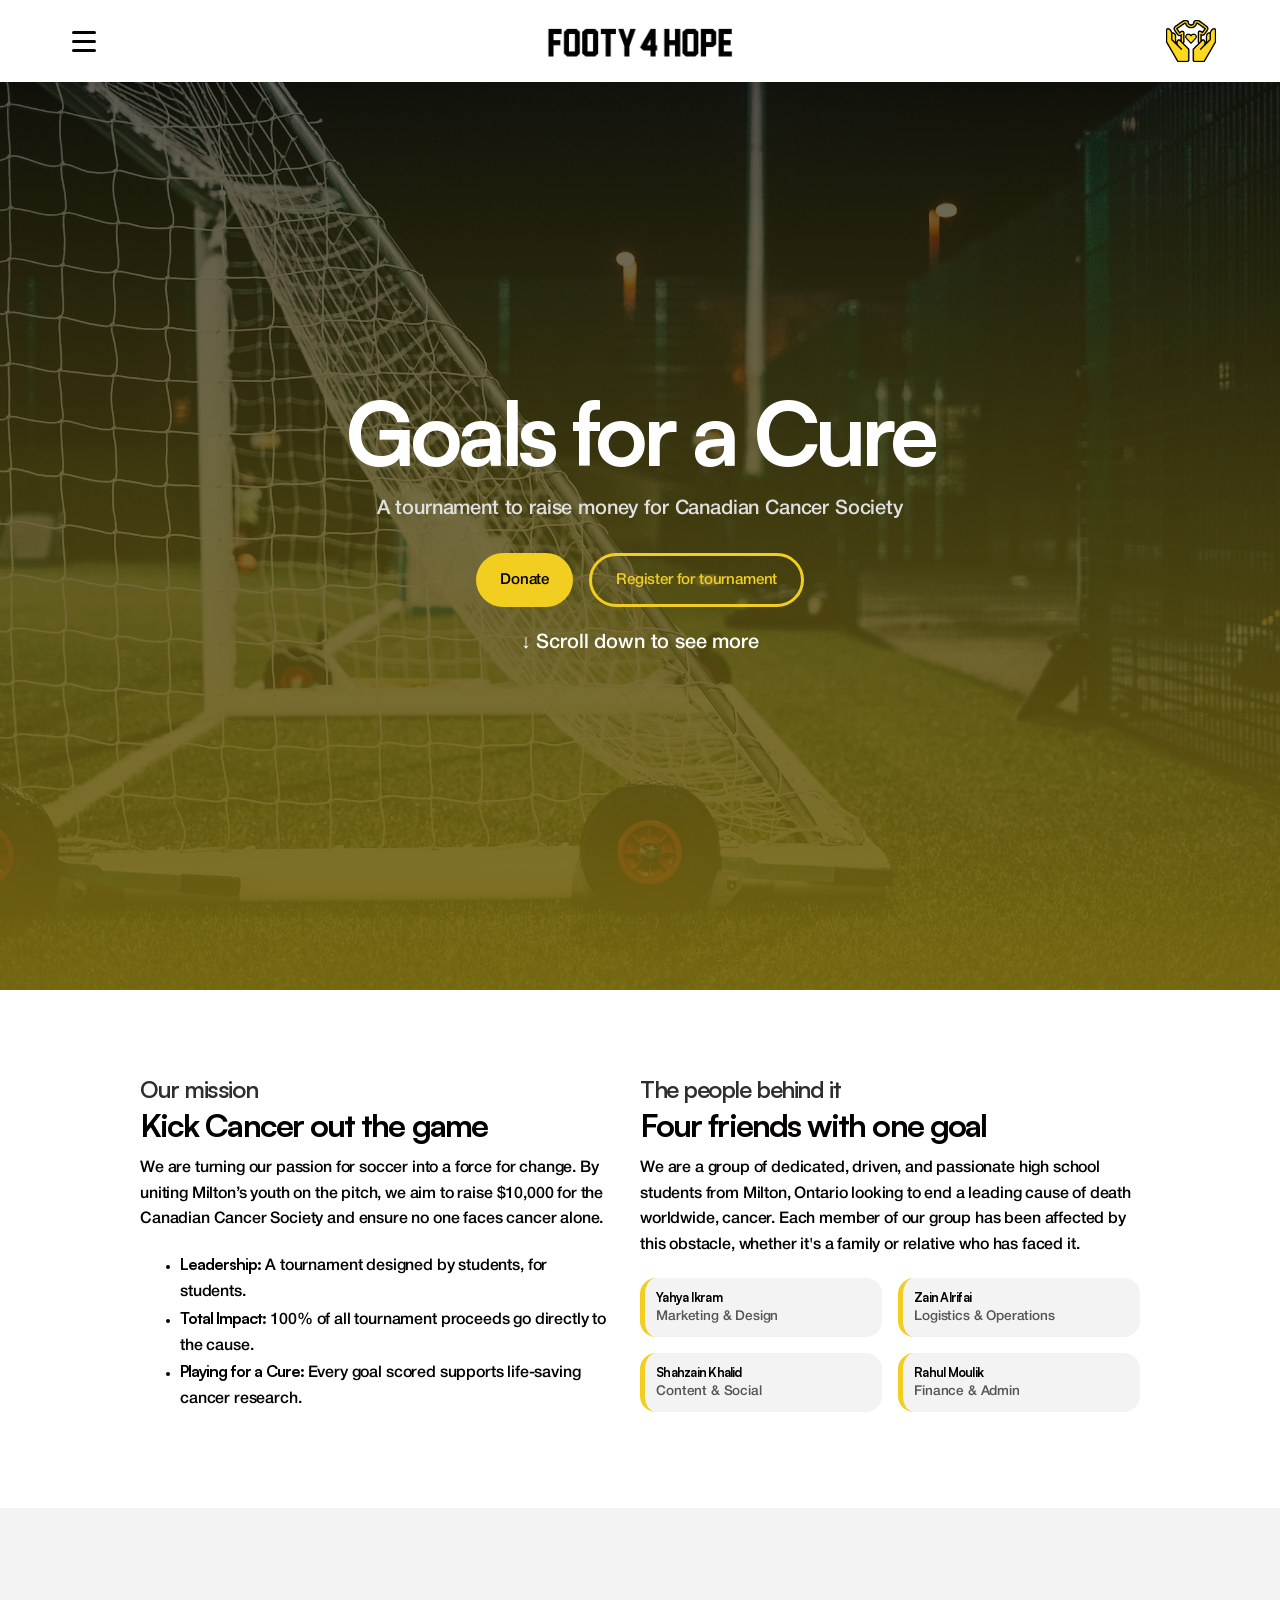
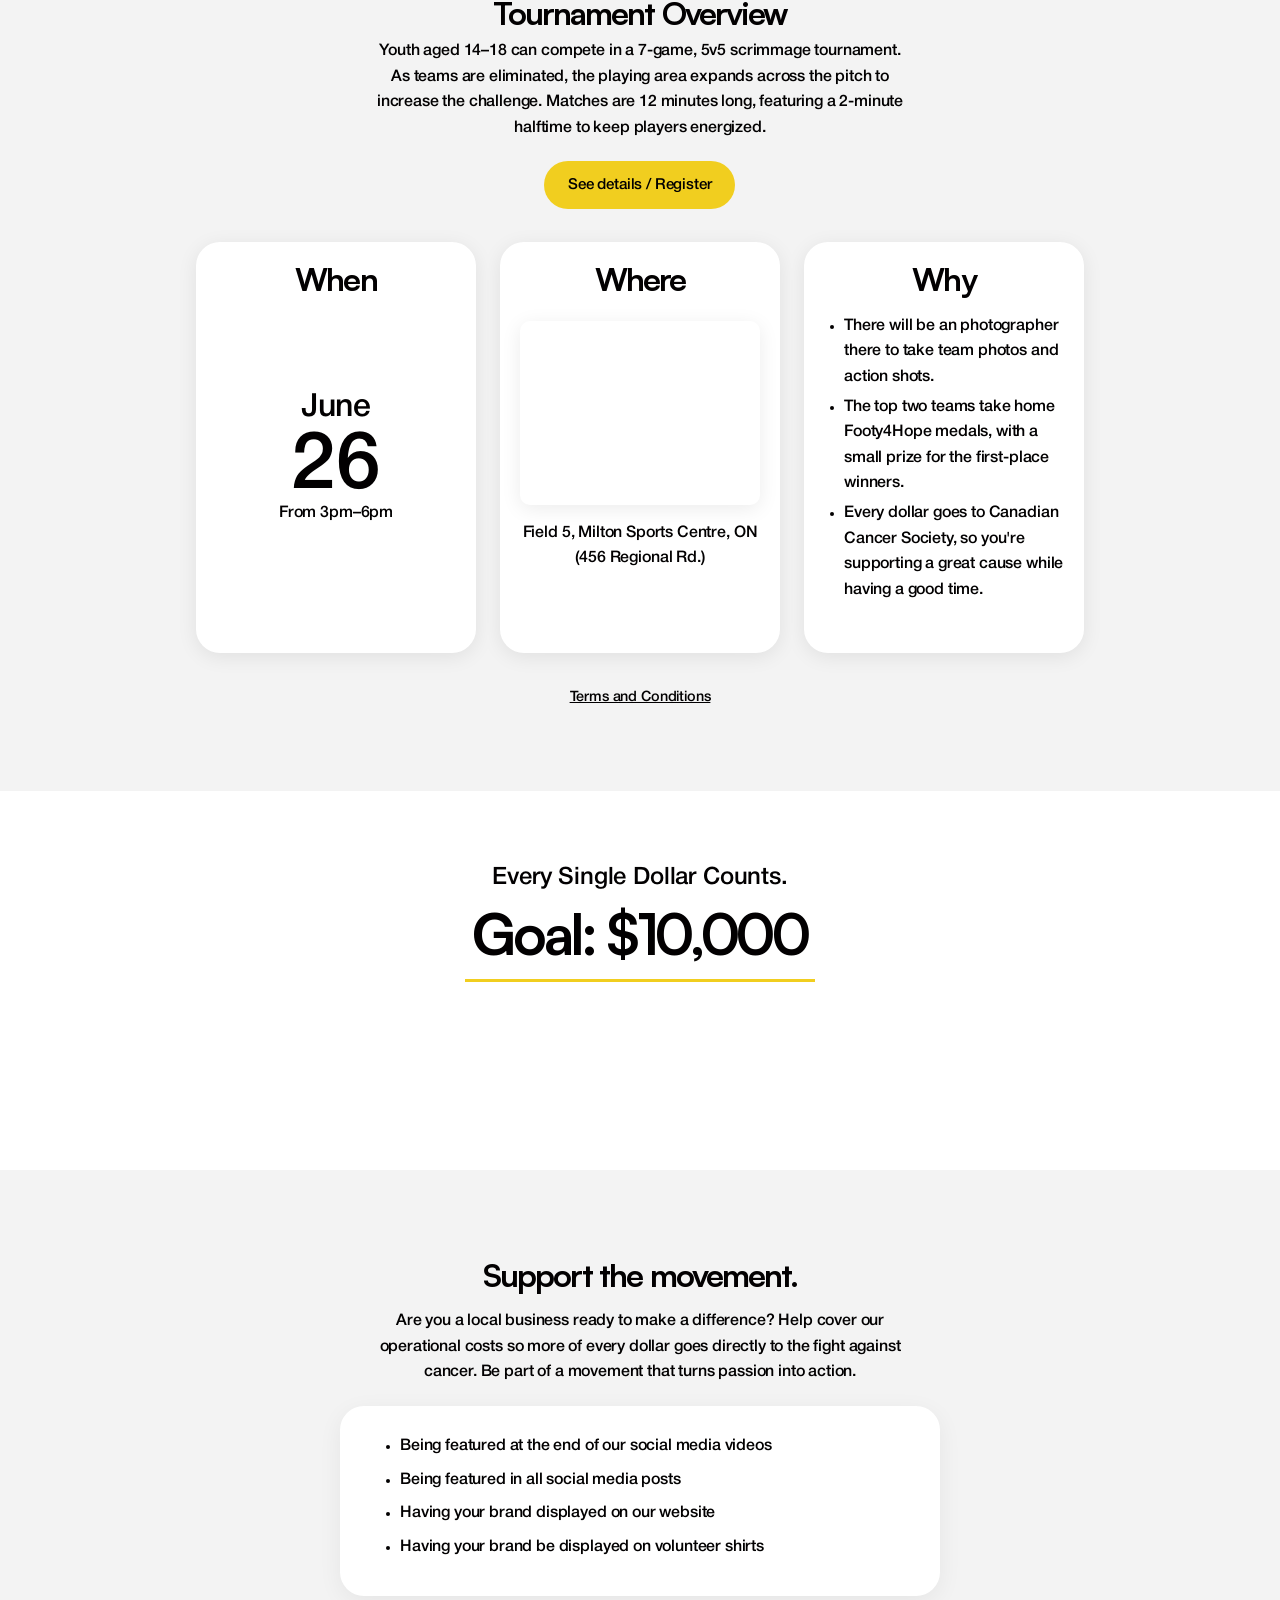
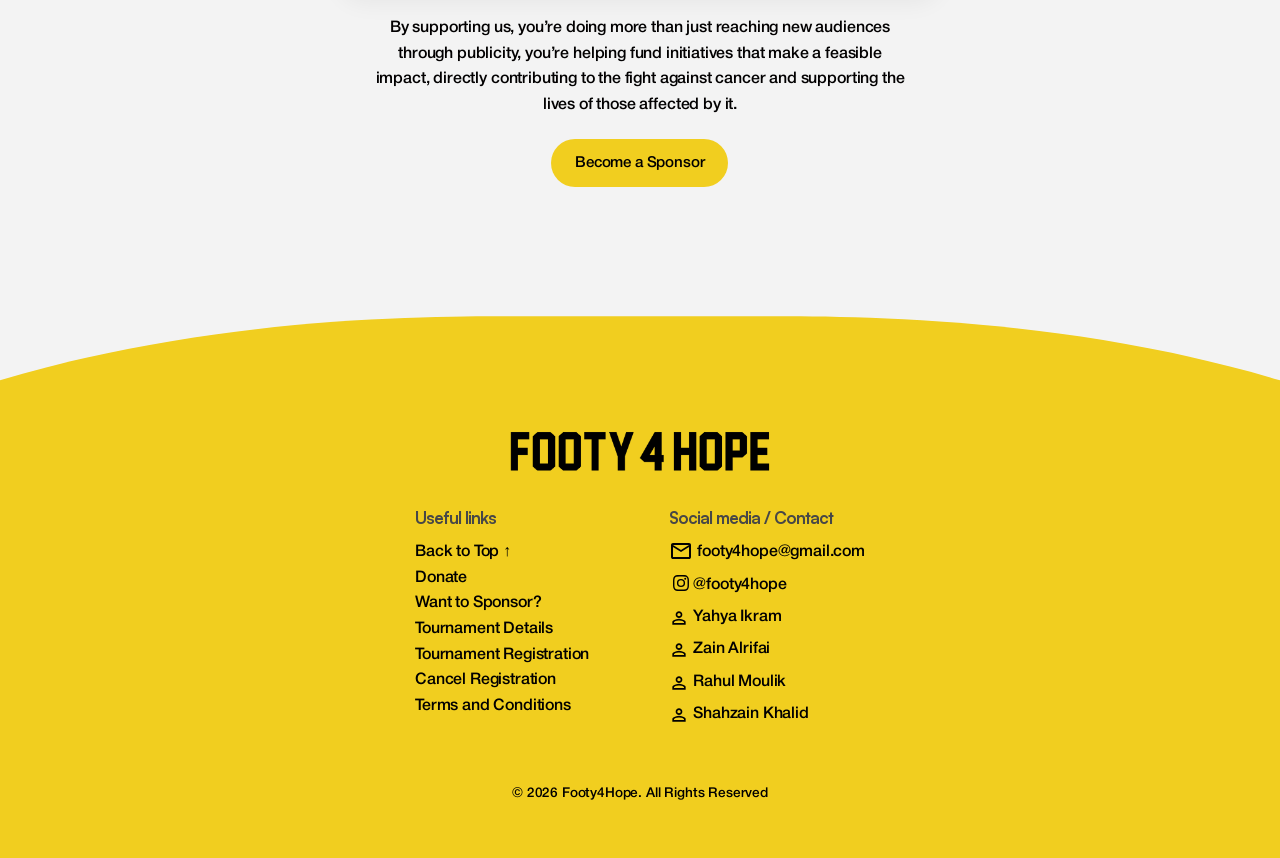
==== index.html @ b9057ec3 "V.4.1: Name fixes" ====
<!DOCTYPE html>
<html lang="en">
<head>
  <meta charset="UTF-8" />
  <meta name="viewport" content="width=device-width, initial-scale=1" />
  <title>Footy4Hope – Playing for a Cure</title>
  <link rel="preconnect" href="https://fonts.googleapis.com" />
  <link rel="preconnect" href="https://fonts.gstatic.com" crossorigin />
  <link href="https://fonts.googleapis.com/css2?family=Inter:wght@400;500;600;700&display=swap" rel="stylesheet" />
  <link rel="stylesheet" href="style.css" />
  <link rel="stylesheet" href="https://fonts.googleapis.com/css2?family=Material+Symbols+Outlined:opsz,wght,FILL,GRAD@24,400,0,0&icon_names=mail" />
  <link rel="icon" type="image/png" href="images/WebLogo-v2.png">
  <link rel="shortcut icon" type="image/png" href="images/WebLogo-v2.png">
</head>
<body id="top">
  <!-- Navigation -->
  <header class="nav-bar" role="banner">
    <button class="nav-hamburger" aria-label="Open menu" aria-expanded="false" aria-controls="nav-menu">
      <span></span>
      <span></span>
      <span></span>
    </button>
    <h1 class="nav-logo">
      <a href="#hero" aria-label="Go to home">
        <img src="images/logoText.png" alt="Footy4Hope" />
      </a>
    </h1>
    <a href="#hero" class="nav-icon-link" aria-label="Go to home">
      <img class="nav-icon" src="images/logoIcon.png" alt="" aria-hidden="true" />
    </a>
  </header>

  <nav id="nav-menu" class="nav-menu" aria-hidden="true">
    <ul class="nav-links">
      <li><a href="#hero">Home</a></li>
      <li><a href="#mission">Our Mission</a></li>
      <li><a href="tournament-details.html">Tournament Details</a></li>
      <li><a href="sponsor.html">Sponsor</a></li>
      <li><a href="terms.html">Terms &amp; Conditions</a></li>
    </ul>
  </nav>

  <main>
    <!-- Hero -->
    <section id="hero" class="hero" aria-labelledby="hero-title">
      <div class="hero-content">
        <h2 id="hero-title" class="hero-heading rise-in" style="--reveal-delay: 60ms;">Goals for a Cure</h2>
        <p class="hero-subheading rise-in" style="--reveal-delay: 160ms;">A tournament to raise money for Canadian Cancer Society</p>
        <div class="hero-buttons">
          <a href="#donate" class="btn btn-yellow rise-in" style="--reveal-delay: 260ms;">Donate</a>
          <a href="register.html" class="btn btn-outline-yellow rise-in" style="--reveal-delay: 320ms;">Register for tournament</a>
        </div>
        <p class="scroll-down-indicator rise-in" style="--reveal-delay: 420ms;">↓ Scroll down to see more</p>
      </div>
      
    </section>

    <!-- Mission -->
    <section id="mission" class="mission">
      <div class="mission-grid">
        <div class="mission-content">
          <h3 class="mission-sub mask-reveal" style="--reveal-bg: var(--pure-white); --reveal-delay: 60ms;">Our mission</h3>
          <h2 class="mission-heading mask-reveal" style="--reveal-bg: var(--pure-white); --reveal-delay: 80ms;">Kick Cancer out the game</h2>
          <p class="mission-body mask-reveal" style="--reveal-bg: var(--pure-white); --reveal-delay: 100ms;">
            We are turning our passion for soccer into a force for change. By uniting Milton’s youth on the pitch, we aim to raise $10,000 for the Canadian Cancer Society and ensure no one faces cancer alone.
          <ul>
            <li class="mask-reveal" style="--reveal-bg: var(--pure-white); --reveal-delay: 300ms;"><strong>Leadership:</strong> A tournament designed by students, for students.</li>
            <li class="mask-reveal" style="--reveal-bg: var(--pure-white); --reveal-delay: 320ms;"><strong>Total Impact:</strong> 100% of all tournament proceeds go directly to the cause.</li>
            <li class="mask-reveal" style="--reveal-bg: var(--pure-white); --reveal-delay: 340ms;"><strong>Playing for a Cure:</strong> Every goal scored supports life-saving cancer research.</li>
            </ul>
          </div>
          
          
        
        <div  class="mission-photo">
          <h3 class="mission-sub mask-reveal" style="--reveal-bg: var(--pure-white); --reveal-delay: 80ms;">The people behind it</h3>
          <h2 class="mission-heading mask-reveal" style="--reveal-bg: var(--pure-white); --reveal-delay: 100ms;">Four friends with one goal</h2>
          <p class="mission-body mask-reveal" style="--reveal-bg: var(--pure-white); --reveal-delay: 120ms;">
            We are a group of dedicated, driven, and passionate high school students from Milton, Ontario looking to end a leading cause of death worldwide, cancer. Each member of our group has been affected by this obstacle, whether it's a family or relative who has faced it.
          </p>
          <ul class="mission-list">
            <li class="mission-item mask-reveal" style="--reveal-bg: var(--pure-white); --reveal-delay: 300ms;">
              <strong>Yahya Ikram</strong>
              <span class="mission-role">Marketing & Design</span>
            </li>
            <li class="mission-item mask-reveal" style="--reveal-bg: var(--pure-white); --reveal-delay: 320ms;">
              <strong>Zain Alrifai</strong>
              <span class="mission-role">Logistics & Operations</span>
            </li>
            <li class="mission-item mask-reveal" style="--reveal-bg: var(--pure-white); --reveal-delay: 340ms;">
              <strong>Shahzain Khalid</strong>
              <span class="mission-role">Content & Social</span>
            </li>
            <li class="mission-item mask-reveal" style="--reveal-bg: var(--pure-white); --reveal-delay: 500ms;">
              <strong>Rahul Moulik</strong>
              <span class="mission-role">Finance & Admin</span>
            </li>
          </ul>
        </div>
        </div>
      </div>
      </div>
    </section>

    <!-- Tournament -->
    <section id="tournament" class="tournament-details">
      <h2 class="tournament-title rise-in" style="--reveal-delay: 60ms;">Tournament Overview</h2>
      <p class="tournament-desc rise-in" style="--reveal-delay: 140ms;">
        Youth aged 14–18 can compete in a 7-game, 5v5 scrimmage tournament. As teams are eliminated, the playing area expands across the pitch to increase the challenge. Matches are 12 minutes long, featuring a 2-minute halftime to keep players energized.
      </p>
        <a href="tournament-details.html" class="btn btn-yellow rise-in" style="--reveal-delay: 220ms;" id="register">See details / Register</a>
      <div class="tournament-cards">
        <div class="tournament-card">
          <h4>When</h4>
          <p class="card-month">June</p>
          <p class="card-day">26</p>
          <p class="card-time">From 3pm–6pm</p>
        </div>
        <div class="tournament-card">
          <h4>Where</h4>
          <iframe class="mapsframe" src="https://www.google.com/maps/embed?pb=!1m18!1m12!1m3!1d1492.962156674269!2d-79.85623925439847!3d43.49762576443633!2m3!1f0!2f0!3f0!3m2!1i1024!2i768!4f13.1!3m3!1m2!1s0x882b6f493253714b%3A0x80837e4adac0e9bf!2sMilton%20Community%20Field%20%233!5e0!3m2!1sen!2sca!4v1772264419256!5m2!1sen!2sca" width="100%" height="60%" style="border:0;" allowfullscreen="" loading="lazy" referrerpolicy="no-referrer-when-downgrade"></iframe>
          <p>Field 5, Milton Sports Centre, ON (456 Regional Rd.)</p>
        </div>
        <div class="tournament-card">
          <h4>Why</h4>
          <ul>
            <li>There will be an photographer there to take team photos and action shots.</li>
            <li>The top two teams take home Footy4Hope medals, with a small prize for the first-place winners.</li>
            <li>Every dollar goes to Canadian Cancer Society, so you're supporting a great cause while having a good time.</li>
          </ul>
        </div>
      </div>
      <a href="terms.html" class="tournament-terms">Terms and Conditions</a>
    </section>

    <!-- Fundraising -->
    <section class="fundraising-goal">
      <p class="goal-text rise-in" style="--reveal-delay: 60ms;">Every Single Dollar Counts.</p>
      <h2 class="goal-amount rise-in" style="--reveal-delay: 140ms;">Goal: $10,000</h2>
      <div class="goal-separator"></div>
      <p class="goal-note rise-in" style="--reveal-delay: 220ms;"><strong>100%</strong> of all money made from the tournament goes to Canadian Cancer Society.</p>
      <div class="btn-yellow4">
      <a href="#donate" class="btn btn-yellow5 btn-big rise-in" style="--reveal-delay: 300ms;">Donate</a>
      </div>    
    </section>

    

    <!-- Support -->
    <section id="donate" class="support">
      
      <h2 class="support-heading rise-in" style="--reveal-delay: 60ms;">Support the movement.</h2>
      <p class="tournament-desc rise-in" style="--reveal-delay: 120ms;">Are you a local business ready to make a difference? Help cover our operational costs so more of every dollar goes directly to the fight against cancer. Be part of a movement that turns passion into action.
      </p>
      
      <div class="promo-card rise-in" style="--reveal-delay: 180ms;">
        <ul>
          <li>Being featured at the end of our social media videos</li>
          <li>Being featured in all social media posts</li>
          <li>Having your brand displayed on our website</li>
          <li>Having your brand be displayed on volunteer shirts</li>
        </ul>
      </div>
      <p class="sponsor-desc rise-in" style="--reveal-delay: 220ms;">By supporting us, you’re doing more than just reaching new audiences through publicity, you’re helping fund initiatives that make a feasible impact, directly contributing to the fight against cancer and supporting the lives of those affected by it.
      </p>
      <a href="sponsor.html" class="btn btn-yellow rise-in" style="--reveal-delay: 260ms;">Become a Sponsor</a>

      
  </section>


<svg class="section-divider" viewBox="0 0 1200 120" preserveAspectRatio="none" aria-hidden="true">
  <path d="M0,80
           C200,20 400,20 480,20
           C560,20 640,20 720,20
           C800,20 1000,20 1200,80
           L1200,120 L0,120 Z"></path>
</svg>
  </main>

  <!-- Footer -->
  <footer class="main-footer">
    <div class="footer-top">
      <img class="footer-logo" src="images/logoText.png" alt="Footy4Hope" />
    </div>

    <div class="footer-grid">
      <div class="footer-column">
        <h3 class="footer-heading">Useful links</h3>
  
        <ul class="footer-links-list">
          <li><a href="#top">Back to Top &uarr;</a></li>
          <li><a href="#donate">Donate</a></li>
          <li><a href="sponsor.html">Want to Sponsor?</a></li>
          <li><a href="tournament-details.html">Tournament Details</a></li>
          <li><a href="register.html">Tournament Registration</a></li>
          <li><a href="cancel.html">Cancel Registration</a></li>
          <li><a href="terms.html">Terms and Conditions</a></li>
          
        </ul>
      </div>

      <div class="footer-column">
        <h3 class="footer-heading">Social media / Contact</h3>
      
        <ul class="footer-links-list">
          <li>
            <a href="mailto:footy4hope@gmail.com">
              <svg xmlns="http://www.w3.org/2000/svg" width="24" height="24" viewBox="0 0 24 24" style="margin-top: -4px;">
	          <path fill="currentColor" d="M4 20q-.825 0-1.412-.587T2 18V6q0-.825.588-1.412T4 4h16q.825 0 1.413.588T22 6v12q0 .825-.587 1.413T20 20zm8-7L4 8v10h16V8zm0-2l8-5H4zM4 8V6v12z" />
            </svg>
              &nbsp;footy4hope@gmail.com
            </a>
          </li>
          <li>
           <a href="https://instagram.com/footy4hope">
              <svg xmlns="http://www.w3.org/2000/svg" width="24" height="24" style="margin-top: -4px;" viewBox="0 0 24 24" ><path fill="currentColor" d="M12 7.9a4.1 4.1 0 1 0 4.1 4.1A4.09 4.09 0 0 0 12 7.9m0 6.77A2.67 2.67 0 1 1 14.67 12A2.67 2.67 0 0 1 12 14.67m5.23-6.94a1 1 0 1 1-1-1a1 1 0 0 1 1 1m2.71 1a4.7 4.7 0 0 0-1.29-3.35a4.7 4.7 0 0 0-3.35-1.32C14 4 10 4 8.7 4.06a4.73 4.73 0 0 0-3.35 1.29A4.7 4.7 0 0 0 4.06 8.7C4 10 4 14 4.06 15.3a4.7 4.7 0 0 0 1.29 3.35a4.73 4.73 0 0 0 3.35 1.29c1.32.08 5.28.08 6.6 0a4.7 4.7 0 0 0 3.35-1.29a4.7 4.7 0 0 0 1.29-3.35c.06-1.3.06-5.3 0-6.6Zm-1.7 8a2.7 2.7 0 0 1-1.52 1.52a18 18 0 0 1-4.72.32a18 18 0 0 1-4.71-.32a2.7 2.7 0 0 1-1.52-1.52c-.42-1.06-.33-3.56-.33-4.72s-.09-3.67.33-4.72a2.65 2.65 0 0 1 1.52-1.53A18 18 0 0 1 12 5.44a18 18 0 0 1 4.72.32a2.7 2.7 0 0 1 1.52 1.52c.42 1.06.32 3.56.32 4.72s.1 3.67-.32 4.72Z"/></svg>
               @footy4hope
            </a>
          </li>
          <li>
            <a href="#" aria-label="Yahya Ikram (link coming soon)">
              <svg xmlns="http://www.w3.org/2000/svg" width="20" height="20" viewBox="0 0 24 24">
	          <path fill="currentColor" d="M9.175 10.825Q8 9.65 8 8t1.175-2.825T12 4t2.825 1.175T16 8t-1.175 2.825T12 12t-2.825-1.175M4 20v-2.8q0-.85.438-1.562T5.6 14.55q1.55-.775 3.15-1.162T12 13t3.25.388t3.15 1.162q.725.375 1.163 1.088T20 17.2V20zm2-2h12v-.8q0-.275-.137-.5t-.363-.35q-1.35-.675-2.725-1.012T12 15t-2.775.338T6.5 16.35q-.225.125-.363.35T6 17.2zm7.413-8.587Q14 8.825 14 8t-.587-1.412T12 6t-1.412.588T10 8t.588 1.413T12 10t1.413-.587M12 18" />
              </svg>
              &nbsp;Yahya Ikram
            </a>
          </li>
                    <li>
            <a href="#" aria-label="Zain Alrifai (link coming soon)">
              <svg xmlns="http://www.w3.org/2000/svg" width="20" height="20" viewBox="0 0 24 24">
	          <path fill="currentColor" d="M9.175 10.825Q8 9.65 8 8t1.175-2.825T12 4t2.825 1.175T16 8t-1.175 2.825T12 12t-2.825-1.175M4 20v-2.8q0-.85.438-1.562T5.6 14.55q1.55-.775 3.15-1.162T12 13t3.25.388t3.15 1.162q.725.375 1.163 1.088T20 17.2V20zm2-2h12v-.8q0-.275-.137-.5t-.363-.35q-1.35-.675-2.725-1.012T12 15t-2.775.338T6.5 16.35q-.225.125-.363.35T6 17.2zm7.413-8.587Q14 8.825 14 8t-.587-1.412T12 6t-1.412.588T10 8t.588 1.413T12 10t1.413-.587M12 18" />
              </svg>
              &nbsp;Zain Alrifai
            </a>
          </li>
                    <li>
            <a href="#" aria-label="Rahul Moulik (link coming soon)">
              <svg xmlns="http://www.w3.org/2000/svg" width="20" height="20" viewBox="0 0 24 24">
	          <path fill="currentColor" d="M9.175 10.825Q8 9.65 8 8t1.175-2.825T12 4t2.825 1.175T16 8t-1.175 2.825T12 12t-2.825-1.175M4 20v-2.8q0-.85.438-1.562T5.6 14.55q1.55-.775 3.15-1.162T12 13t3.25.388t3.15 1.162q.725.375 1.163 1.088T20 17.2V20zm2-2h12v-.8q0-.275-.137-.5t-.363-.35q-1.35-.675-2.725-1.012T12 15t-2.775.338T6.5 16.35q-.225.125-.363.35T6 17.2zm7.413-8.587Q14 8.825 14 8t-.587-1.412T12 6t-1.412.588T10 8t.588 1.413T12 10t1.413-.587M12 18" />
              </svg>
              &nbsp;Rahul Moulik
            </a>
          </li>
                    <li>
            <a href="#" aria-label="Shazain Khalid (link coming soon)">
              <svg xmlns="http://www.w3.org/2000/svg" width="20" height="20" viewBox="0 0 24 24">
	          <path fill="currentColor" d="M9.175 10.825Q8 9.65 8 8t1.175-2.825T12 4t2.825 1.175T16 8t-1.175 2.825T12 12t-2.825-1.175M4 20v-2.8q0-.85.438-1.562T5.6 14.55q1.55-.775 3.15-1.162T12 13t3.25.388t3.15 1.162q.725.375 1.163 1.088T20 17.2V20zm2-2h12v-.8q0-.275-.137-.5t-.363-.35q-1.35-.675-2.725-1.012T12 15t-2.775.338T6.5 16.35q-.225.125-.363.35T6 17.2zm7.413-8.587Q14 8.825 14 8t-.587-1.412T12 6t-1.412.588T10 8t.588 1.413T12 10t1.413-.587M12 18" />
              </svg>
              &nbsp;Shahzain Khalid
            </a>
          </li>

        </ul>
      </div>
    </div>

    <p class="footer-copy">© 2026 Footy4Hope. All Rights Reserved</p>
  </footer>


  <script>
    (function() {
      var hamburger = document.querySelector('.nav-hamburger');
      var menu = document.getElementById('nav-menu');
      var links = menu.querySelectorAll('a');

      function openMenu() {
        menu.classList.add('nav-menu-open');
        menu.setAttribute('aria-hidden', 'false');
        hamburger.setAttribute('aria-expanded', 'true');
        hamburger.setAttribute('aria-label', 'Close menu');
      }

      function closeMenu() {
        menu.classList.remove('nav-menu-open');
        menu.setAttribute('aria-hidden', 'true');
        hamburger.setAttribute('aria-expanded', 'false');
        hamburger.setAttribute('aria-label', 'Open menu');
      }

      hamburger.addEventListener('click', function() {
        if (menu.classList.contains('nav-menu-open')) {
          closeMenu();
        } else {
          openMenu();
        }
      });

      links.forEach(function(link) {
        link.addEventListener('click', closeMenu);
      });
    })();

    (function() {
      var animated = document.querySelectorAll('.rise-in, .mask-reveal');
      if (!animated.length) return;

      if (!('IntersectionObserver' in window)) {
        animated.forEach(function(el) { el.classList.add('in-view'); });
        return;
      }

      animated.forEach(function(el) {
        var rect = el.getBoundingClientRect();
        if (rect.top < window.innerHeight * 0.9) {
          el.classList.add('in-view');
        }
      });

      var io = new IntersectionObserver(function(entries, observer) {
        entries.forEach(function(entry) {
          if (!entry.isIntersecting) return;
          entry.target.classList.add('in-view');
          observer.unobserve(entry.target);
        });
      }, { threshold: 0.15, rootMargin: '0px 0px -10% 0px' });

      animated.forEach(function(el) { io.observe(el); });
    })();
  </script>
</body>
</html>
---- style.css ----
/* Root */
:root {
  --primary-yellow: #F1CE1F;
  --deep-black: #020001;
  --pure-white: #FFFFFF;
  --off-white: #F3F3F3;
  --light-grey: #E0E0E0;
  --dark-grey: #2E2E2E;

  --header2-size: 56px;
  --header-size: 32px;
  --subheading-size: 24px;
  --body-size: 16px;

  --radius: 24px;
  --radius-pill: 9999px;
  --container-padding: 4rem;
  --section-padding: 5rem;
  --shadow: 0 4px 20px rgba(0, 0, 0, 0.08);
  --shadow-soft: 0 6px 24px rgba(0, 0, 0, 0.06);
}

/* Fonts */
@font-face {
  font-family: 'Satoshi';
  src: url('fonts/Satoshi-Variable.ttf') format('truetype');
  font-weight: 100 900;
  font-style: normal;
  font-display: swap;
}

@font-face {
  font-family: 'HelveticaNeueMedium';
  src: url('fonts/HelveticaNeueMedium.otf') format('opentype');
  font-weight: 400 600;
  font-style: normal;
  font-display: swap;
}

/* Base */
*,
*::before,
*::after {
  box-sizing: border-box;
}

html,
body {
  margin: 0;
  padding: 0;
  overflow-x: hidden;
}

body {
  min-height: 100vh;
  min-height: 100dvh;
  background-color: var(--off-white);
  color: var(--deep-black);
  font-family: 'HelveticaNeueMedium', -apple-system, BlinkMacSystemFont, "Segoe UI", Roboto, 'Helvetica Neue', Arial, sans-serif;
  letter-spacing: -0.01em;
  font-size: var(--body-size);
  line-height: 1.6;
  -webkit-font-smoothing: antialiased;
}

h1, h2, h3, h4, h5, h6,
.hero-heading,
.mission-heading,
.tournament-title {
  font-family: 'Satoshi', 'HelveticaNeueMedium', sans-serif;
  font-weight: 700;
  letter-spacing: -0.06em;
}

b, strong {
  font-family: 'Satoshi', 'HelveticaNeueMedium', sans-serif;
  font-weight: 700;
  letter-spacing: -0.06em;
}

a {
  color: inherit;
  text-decoration: none;
}

.visually-hidden {
  position: absolute;
  width: 1px;
  height: 1px;
  padding: 0;
  margin: -1px;
  overflow: hidden;
  clip: rect(0, 0, 0, 0);
  border: 0;
}

@keyframes f4h-rise {
  from { opacity: 0; transform: translateY(10px); }
  to { opacity: 1; transform: translateY(0); }
}

@keyframes f4h-mask-swipe {
  from { transform: translateX(0); }
  to { transform: translateX(110%); }
}

.rise-in {
  opacity: 0;
  transform: translateY(10px);
  will-change: transform, opacity;
}

.mask-reveal {
  position: relative;
  opacity: 0;
  transform: translateY(10px);
  will-change: transform, opacity;
}

.mask-reveal::after {
  content: "";
  position: absolute;
  inset: -0.08em -0.15em;
  background: var(--reveal-bg, var(--off-white));
  transform: translateX(0);
  opacity: 0;
  pointer-events: none;
  border-radius: 0.2em;
}

.rise-in.in-view {
  animation: f4h-rise 700ms cubic-bezier(0.2, 0.8, 0.2, 1) both;
  animation-delay: var(--reveal-delay, 0ms);
}

.mask-reveal.in-view {
  animation: f4h-rise 700ms cubic-bezier(0.2, 0.8, 0.2, 1) both;
  animation-delay: var(--reveal-delay, 0ms);
}

.mask-reveal.in-view::after {
  opacity: 1;
  animation: f4h-mask-swipe 900ms cubic-bezier(0.2, 0.8, 0.2, 1) both;
  animation-delay: var(--reveal-delay, 0ms);
}

@media (prefers-reduced-motion: reduce) {
  .rise-in,
  .mask-reveal,
  .mask-reveal::after {
    animation: none !important;
    transition: none !important;
  }

  .rise-in,
  .mask-reveal {
    opacity: 1;
    transform: none;
  }
}

/* Navigation */
.nav-bar {
  position: fixed;
  top: 0;
  left: 0;
  right: 0;
  z-index: 100;
  display: flex;
  align-items: center;
  justify-content: space-between;
  padding: 1rem var(--container-padding);
  background: var(--pure-white);
  box-shadow: 0 2px 8px rgba(0, 0, 0, 0.06);
  animation: f4h-rise 520ms cubic-bezier(0.2, 0.8, 0.2, 1) both;
}

.nav-icon-link {
  display: inline-flex;
  align-items: center;
}

.nav-hamburger {
  display: flex;
  flex-direction: column;
  gap: 6px;
  padding: 0.5rem;
  background: none;
  border: none;
  cursor: pointer;
  width: 32px;
}

.nav-hamburger span {
  display: block;
  width: 24px;
  height: 3px;
  background: var(--deep-black);
  border-radius: 2px;
}

.nav-logo {
  position: absolute;
  left: 50%;
  transform: translateX(-50%);
  margin: 0;
  color: var(--deep-black);
}

.nav-logo img {
  display: block;
  max-height: 40px;
  width: auto;
}

.nav-icon {
  width: 50px;
  height: 50px;
  object-fit: contain;
}

.nav-menu {
  position: fixed;
  top: 0;
  left: 0;
  right: 0;
  bottom: 0;
  z-index: 99;
  display: flex;
  align-items: center;
  justify-content: center;
  background: rgba(0, 0, 0, 0.65);
  backdrop-filter: blur(20px);
  -webkit-backdrop-filter: blur(20px);
  opacity: 0;
  visibility: hidden;
  transition: opacity 0.3s ease, visibility 0.3s ease;
  height: 110vh;
  overflow-y: hidden;
}

.nav-menu.nav-menu-open {
  opacity: 1;
  visibility: visible;
}

.nav-links {
  list-style: none;
  margin: 0;
  padding: 0;
  text-align: center;
}

.vr {
  width: 1px;
  height: 24px;
  background: var(--light-grey);
  margin: 0 1.5rem;
}

.nav-links li + li {
  margin-top: 1.5rem;
}

.nav-links a {
  font-size: 1.75rem;
  font-weight: 700;
  font-family: 'Satoshi', sans-serif;
  color: var(--pure-white);
}

.nav-links a:hover {
  text-decoration: underline;
}

/* Hero */
.hero {
  position: relative;
  min-height: 110vh;
  display: flex;
  align-items: center;
  justify-content: center;
  padding-top: 4rem;
  background-color: #0a0a0a;
  background-image:
    linear-gradient(to bottom, #00000041 0%, #f1ce1fdf 100%),
    url("images/hero.jpg");
  background-size: cover;
  background-position: center;
}

.hero-subheading {
  margin: -12px 0 1.75rem;
  font-size: clamp(16px, calc(1.6vw + 12px), 20px);
  font-weight: 600;
  color: var(--light-grey);
}

.hero::before {
  content: "";
  position: absolute;
  inset: 0;
  background: rgba(0, 0, 0, 0.458);
  pointer-events: none;
  z-index: 1;
}

.hero-content {
  position: relative;
  z-index: 2;
  text-align: center;
  padding: 1rem;
  max-width: 700px;
}

.hero-heading {
  margin: 0 0 1rem;
  font-size: clamp(4rem, 9vw, 5.5rem);
  font-weight: 700;
  color: var(--pure-white);
  line-height: 1.3;
}

.hero-buttons {
  display: flex;
  flex-wrap: wrap;
  gap: 1rem;
  justify-content: center;
}

.scroll-down-indicator {
  margin-top: 1.25rem;
  font-size: clamp(16px, calc(1.6vw + 12px), 20px);
  color: var(--pure-white);
  animation: bounce 2s infinite;
}

/* Buttons */
.btn {
  display: inline-flex;
  align-items: center;
  justify-content: center;
  padding: 0.75rem 1.5rem;
  font-size: 0.95rem;
  font-weight: 600;
  border-radius: var(--radius-pill);
  cursor: pointer;
  transition: transform 0.2s ease;
}

.btn:hover {
  transform: scale(1.04);
}

.btn-yellow {
  background: var(--primary-yellow);
  color: var(--deep-black);
  border: none;
}

.btn-yellow5 {
  background: var(--primary-yellow);
  color: var(--deep-black);
  border: none;
}

.btn-yellow4 {
  display: flex;
  align-items: center;
  justify-content: center;
  margin-top: 1rem;
}

.btn-outline-yellow {
  background: transparent;
  color: var(--primary-yellow);
  border: 3px solid var(--primary-yellow);
}

.btn-outline-yellow2 {
  background: transparent;
  color: var(--primary-yellow);
  border: 3px solid var(--primary-yellow);
}

.btn-small {
  padding: 0.5rem 1.25rem;
  font-size: 0.9rem;
}

.button-container {
  display: flex;
  gap: 1rem;
  justify-content: center;
}

/* Mission */
.mission {
  background: var(--pure-white);
  padding: var(--section-padding) var(--container-padding);
}

.mission-grid {
  max-width: 1000px;
  margin: 0 auto;
  display: grid;
  grid-template-columns: 50% 50%;
  gap: 0rem;
  /* align-items: center; */
}

.mission-content {
  padding-right: 2rem;
}

.mission-sub {
  margin: 0 0 0.25rem;
  font-size: var(--subheading-size);
  font-weight: 600;
  color: var(--dark-grey);
}

.mission-heading {
  margin: -12px 0 1rem;
  font-size: var(--header-size);
  font-weight: 700;
  color: var(--deep-black);
}

.mission-body {
  margin: -12px 0 1.25rem;
  font-size: var(--body-size);
  color: var(--deep-black);
  line-height: 1.6;
}

.mission-list {
  display: grid;
  grid-template-columns: repeat(2, 1fr); 
  gap: 1rem;
  list-style: none;
  padding: 0;
  margin: 0;
}

.mission-item {
  display: flex;
  flex-direction: column; 
  align-items: flex-start;
  justify-content: center;
  
  padding: 0.7rem;
  background: var(--off-white);
  border-radius: 1rem;
  border-left: 5px solid var(--primary-yellow);
  font-size: 0.8rem;
  line-height: 1.3;
  min-height: 20px; 
}

.mission-item strong {
  display: block;
  color: #000;
  margin-bottom: 2px;
}

.mission-role {
  color: #555;
  font-size: 0.85rem;
}


.mission-item:hover {
  background: var(--off-white-hover, #f0f0f0);
}

.polaroid-image {
  width: 100%;
  max-width: 300px;
}

/* Tournament */
.tournament-details {
  background: var(--off-white);
  padding: var(--section-padding) var(--container-padding);
  text-align: center;
}

.tournament-title {
  margin: 0 0 0.75rem;
  font-size: var(--header-size);
  font-weight: 700;
  color: var(--deep-black);
}

.tournament-desc {
  margin: -12px 0 1.25rem;
  font-size: var(--body-size);
  color: var(--deep-black);
  max-width: 540px;
  margin-inline: auto;
}

.tournament-details .btn {
  margin-bottom: 2rem;
}

.mapsframe {
  border-radius: 10px;
  box-shadow: var(--shadow);
}

.tournament-cards {
  display: flex;
  flex-wrap: wrap;
  gap: 1.5rem;
  justify-content: center;
  margin-bottom: 2rem;
}

.tournament-card {
  flex: 1;
  min-width: 220px;
  max-width: 280px;
  padding: 1.5rem;
  background: var(--pure-white);
  border-radius: var(--radius);
  box-shadow: var(--shadow);
  text-align: center;
  position: relative;
  display: flex;
  flex-direction: column;
  align-items: center;
  justify-content: center;
  padding: 1.25rem;
  min-height: 180px;
  box-sizing: border-box;
  padding-top: 60px;
  padding-bottom: 4%;
}

.tournament-card h4 {
  margin: 0 0 0.35rem;
  font-size: var(--header-size);
  font-weight: 600;
  color: var(--deep-black);
  position: absolute;
  top: 12px;
  margin: 0;
  font-weight: 700;
  z-index: 2;
}

.tournament-card .card-month {
  margin: 0;
  font-size: 2rem;
  color: var(--deep-black);
}

.tournament-card .card-day {
  font-size: 5rem;
  font-weight: 700;
  color: var(--deep-black);
  margin-block-end: 0px;
  margin-block-start: 0;
  line-height: 85%;
}

.tournament-card .card-time {
  margin: 0;
  font-size: var(--body-size);
  color: var(--deep-black);
}

.map-placeholder {
  width: 100%;
  aspect-ratio: 1;
  background: var(--off-white);
  margin: 0.75rem 0;
  border-radius: var(--radius);
}

.tournament-card ul {
  margin: 0.75rem 0 0;
  padding-left: 1.25rem;
  text-align: left;
}

.tournament-card li {
  margin-bottom: 0.25rem;
}

.tournament-terms {
  font-size: 0.9rem;
  color: var(--deep-black);
  text-decoration: underline;
}

/* Fundraising */
.fundraising-goal {
  background: var(--pure-white);
  padding: var(--section-padding) var(--container-padding);
  text-align: center;
}

.fundraising-goal .goal-text {
  margin: -12px 0 0.25rem;
  font-size: var(--subheading-size);
  color: var(--deep-black);
}

.fundraising-goal .goal-amount {
  margin: -12px 0 1.25rem;
  font-size: var(--header2-size);
  font-weight: 700;
  color: var(--deep-black);
}

.goal-separator {
  width: 100%;
  max-width: 350px;
  height: 3px;
  background: var(--primary-yellow);
  margin: -20px auto 1rem;
}

.fundraising-goal .goal-percent {
  margin: -12px 0 0.25rem;
  font-size: 1.75rem;
  font-weight: 700;
  color: var(--deep-black);
}

.fundraising-goal .goal-note {
  margin: 0;
  font-size: var(--body-size);
  color: var(--deep-black);
}

/* Support */
.support {
  background: var(--off-white);
  padding: var(--section-padding) var(--container-padding);
  text-align: center;
}

.support-heading {
  margin: 0 0 1.25rem;
  font-size: var(--header-size);
  font-weight: 700;
  color: var(--deep-black);
}

.support .btn {
  margin-bottom: 1.75rem;
}

.promo-card {
  max-width: 600px;
  margin: 0 auto;
  padding: 1.75rem 2.5rem;
  background: var(--pure-white);
  border-radius: var(--radius);
  box-shadow: var(--shadow-soft);
}

.promo-card ul {
  margin: 0;
  padding-left: 1.25rem;
  text-align: left;
}

.promo-card li {
  margin-bottom: 0.5rem;
  font-size: var(--body-size);
  color: var(--deep-black);
}

.sponsor-desc {
  margin: 1.25rem 0 0 1.25rem;
  padding-bottom: 1.25rem;
  font-size: var(--body-size);
  color: var(--deep-black);
  max-width: 540px;
  margin-inline: auto;
}

.terms-anchor {
  padding: var(--section-padding) var(--container-padding);
  text-align: center;
}

.terms-anchor p {
  margin: 0;
  font-size: var(--body-size);
  color: var(--deep-black);
}

/* Footer */
.section-divider {
  display: block;
  width: 100%;
  height: 10%;
  margin-bottom: -2px;
}

.section-divider path {
  fill: var(--primary-yellow);
  transition: fill 0.2s;
  shape-rendering: geometricPrecision;
}

.section-divider.flip {
  transform: rotate(180deg);
}

.main-footer {
  background: var(--primary-yellow);
  padding: 1rem 2rem;
  margin-top: -5rem;
  color: var(--deep-black);
  text-align: center;
}

.footer-top {
  display: flex;
  justify-content: center;
  margin-bottom: 1.25rem;
}

.footer-logo {
  max-width: 220px;
  width: 55%;
  height: auto;
  display: block;
}

.footer-grid {
    display: flex;
    justify-content: center;
    align-items: flex-start;
    flex-direction: row;
    gap: 1rem;
    max-width: 1100px;
    margin: 0 auto 1.25rem;
    padding: 0 var(--container-padding);
    width: 100%;
    box-sizing: border-box;
}

.footer-column {
  text-align: left;
  display: flex;
  flex-direction: column;
  align-items: flex-start;

}

.footer-heading {
  margin: 0 0 0.5rem;
  font-size: 1.05rem;
  font-weight: 700;
  color: #474747;
}

.footer-body {
  margin: 0 0 0.75rem;
  color: #6b6b6b;
  font-size: 0.95rem;
}

.footer-links-list,
.footer-links-list li {
  list-style: none;
  margin: 0;
  padding: 0;
}

.footer-links-list {
  padding-left: 0;
  margin-left: 0;
}

.footer-links-list li + li {
  margin-top: 0rem;
  text-decoration: none;
}

.footer-links-list a {
  display: inline-flex;
  align-items: center;
  gap: 0rem;
}

.footer-links-list a:hover {
  text-decoration: underline;
}

.icon-placeholder {
  display: inline-block;
  width: 20px;
  height: 20px;
  background: rgba(0,0,0,0.08);
  border-radius: 4px;
  flex: 0 0 20px;
}

.footer-copy {
  margin-top: 3rem;
  font-size: 0.85rem;
  color: var(--deep-black);
  text-align: center;
}    

/* Register */
.register-section {
  padding: var(--section-padding) var(--container-padding);
  margin: 25px auto 0;
  max-width: 1000px;
  box-sizing: border-box;
  text-align: center;
}

.register-h {
  text-align: left;
}

.hr-r {
  border: none;
  border-top: 2px solid var(--light-grey);
}

/* Terms & Conditions page */
.tc-wrapper {
  max-width: 900px;
  margin: 1.25rem auto 0;
  text-align: left;
}

.tc-intro {
  margin: 0 0 2rem;
  padding: 1.25rem 1.5rem;
  background: var(--pure-white);
  border-left: 4px solid var(--primary-yellow);
  border-radius: 12px;
  box-shadow: var(--shadow-soft);
  color: var(--dark-grey);
  line-height: 1.75;
}

.tc-section {
  margin-bottom: 2rem;
}

.tc-section h2 {
  margin: 0 0 0.75rem;
  font-size: 1.1rem;
  font-weight: 700;
  color: var(--deep-black);
  display: flex;
  align-items: center;
  gap: 0.5rem;
}

.tc-section h2::after {
  content: '';
  flex: 1;
  height: 1px;
  background: var(--light-grey);
  display: block;
}

.tc-section ul {
  list-style: none;
  padding: 0;
  margin: 0;
}

.tc-section ul li {
  font-size: 0.98rem;
  color: var(--dark-grey);
  line-height: 1.7;
  padding: 0.35rem 0 0.35rem 1.4rem;
  position: relative;
}

.tc-section ul li::before {
  content: '→';
  position: absolute;
  left: 0;
  top: 0.35rem;
  color: var(--deep-black);
  font-size: 0.9rem;
}

.tc-section p {
  margin: 0.5rem 0 0.75rem;
  font-size: 0.98rem;
  color: var(--dark-grey);
  line-height: 1.75;
}

.tc-note {
  margin-top: 0.75rem;
  padding: 0.9rem 1.1rem;
  background: var(--pure-white);
  border-radius: 12px;
  box-shadow: var(--shadow-soft);
  font-size: 0.95rem;
  color: var(--dark-grey);
  font-style: italic;
}

#mission,
#tournament,
#donate,
#terms {
  scroll-margin-top: 100px;
}


/* Details page */
.details-main {
  background: var(--pure-white);
  padding-top: 80px; 
  min-height: 100vh;
}

.details-section {
  max-width: 900px;
  margin: 0 auto;
  padding: 3rem var(--container-padding);
}

.details-date {
  margin: 0 0 0.25rem;
  font-size: var(--subheading-size);
  font-weight: 600;
  color: var(--dark-grey);
}

.details-title {
  margin: -12px 0 1rem;
  font-size: var(--header-size);
  font-weight: 700;
  color: var(--deep-black);
}

.details-buttons {
  display: flex;
  gap: 1rem;
  flex-wrap: wrap;
  align-items: center;
  margin-bottom: 2rem;
}


.btn-outline-red {
  background: transparent;
  color: #E74C3C;
  border: 3px solid #E74C3C;
  border-radius: var(--radius-pill);
  padding: 0.70rem 1.5rem; 
  font-size: 0.95rem;
  font-weight: 600;
  display: inline-flex;
  align-items: center;
  justify-content: center;
  transition: transform 0.2s ease;
  cursor: pointer;
}

.btn-outline-red:hover {
  transform: scale(1.04);
}

.details-divider {
  border: none;
  border-top: 2px solid var(--off-white);
  margin: 2.5rem 0;
}

.details-block {
  margin-bottom: 2rem;
}

.details-h2 {
  margin: -12px 0 1rem;
  font-size: var(--header-size);
  font-weight: 700;
  color: var(--dark-grey);
}

.details-block p {
  color: var(--deep-black);
  line-height: 1.7;
  margin-bottom: 1rem;
  font-size: 0.95rem;
}

.details-block ul {
  padding-left: 1.5rem;
  margin-bottom: 1rem;
  color: var(--deep-black);
  font-size: 0.95rem;
}

.details-block li {
  margin-bottom: 0.4rem;
}

.details-desc {
  margin: -12px 0 1.25rem;
  font-size: var(--body-size);
  color: var(--deep-black);
  margin-inline: auto;

}

.details-map {
  margin-top: 1rem;
  border-radius: 12px;
  box-shadow: var(--shadow-soft);
}

.details-img-full {
  width: 100%;
  height: auto;
  border-radius: 12px;
  margin-top: 1.5rem;
  background-color: var(--off-white); /* acts as a placeholder color if image doesn't load */
  object-fit: contain;
}

/* Responsive adjustments for details page */
@media (max-width: 480px) {
  .details-buttons {
    flex-direction: column;
    align-items: flex-start;
  }
}

/* Responsive */
@media (max-width: 900px) {
  :root {
    --container-padding: 2.5rem;
    --section-padding: 4rem;
  }

  .mission-grid {
    grid-template-columns: 1fr;
    gap: 2rem;
  }

  .mission-content {
    padding-right: 0;
  }

  .polaroid-placeholder {
    transform: rotate(2deg);
  }

  .footer-grid { grid-template-columns: 1fr; }

  .nav-logo {
    position: static;
    transform: none;
    font-size: 0.95rem;
  }

  .nav-bar {
    flex-wrap: wrap;
    gap: 0.5rem;
  }

  .nav-bar {
    padding: 0.75rem var(--container-padding);
  }

  .nav-logo img {
    max-height: 36px;
    width: auto;
  }

  .nav-hamburger {
    width: 28px;
  }

  .nav-hamburger span {
    width: 20px;
    height: 2.5px;
  }
}

@media (max-width: 80px) {
  .section-divider {
    margin-bottom: -75px;
  }
}

@media (max-width: 600px) {
  :root {
    --container-padding: 1.5rem;
    --section-padding: 4rem;
  }

  .hero-heading {
    font-size: 3rem;
  }

  .hero-buttons {
    flex-direction: column;
  }

  .hero-content {
    padding: 2rem;
  }

  .tournament-cards {
    flex-direction: column;
  }

  .tournament-card {
    max-width: 100%;
  }
}

@media (max-width: 550px) {
  .mission-list {
    grid-template-columns: 1fr;
  }
}

@media (max-width: 400px) {
  :root {
    --container-padding: 2rem;
    --section-padding: 4rem;
    --header2-size: 48px;
    --header-size: 28px;
    --subheading-size: 20px;
    --body-size: 14px;
  }

  .hero-heading {
    font-size: 2.5rem;
  }

  .nav-links a {
    font-size: 1.5rem;
  }

  .nav-bar {
    padding: 0.5rem var(--container-padding);
  }

  .nav-icon {
    width: 36px;
    height: 36px;
  }

  .nav-hamburger {
    width: 26px;
    gap: 5px;
    padding: 0.35rem;
  }

  .nav-hamburger span {
    width: 18px;
    height: 2.25px;
  }
}

@media (max-width: 340px) {
  .nav-logo img {
    max-height: 24px;
  }

  .hero-heading {
    font-size: 2rem;
  }
}

@media (max-width: 480px) {
  .footer-grid {
    flex-direction: column;
    align-items: center;
  }

  .footer-column {
    flex: 1;
    min-width: 200px;
  }
}

@media (min-width: 720px) {
  .footer-grid {
    grid-template-columns: 1fr 1fr;
    gap: 5rem;
  }

  .footer-logo {
    max-width: 280px;
    width: auto;
  }

  .main-footer {
    margin-top: 0rem;
    padding: 0rem 0rem 2.5rem;
    text-align: center;
  }

  .footer-top {
    justify-content: center;
    margin-bottom: 1.75rem;
  }
}
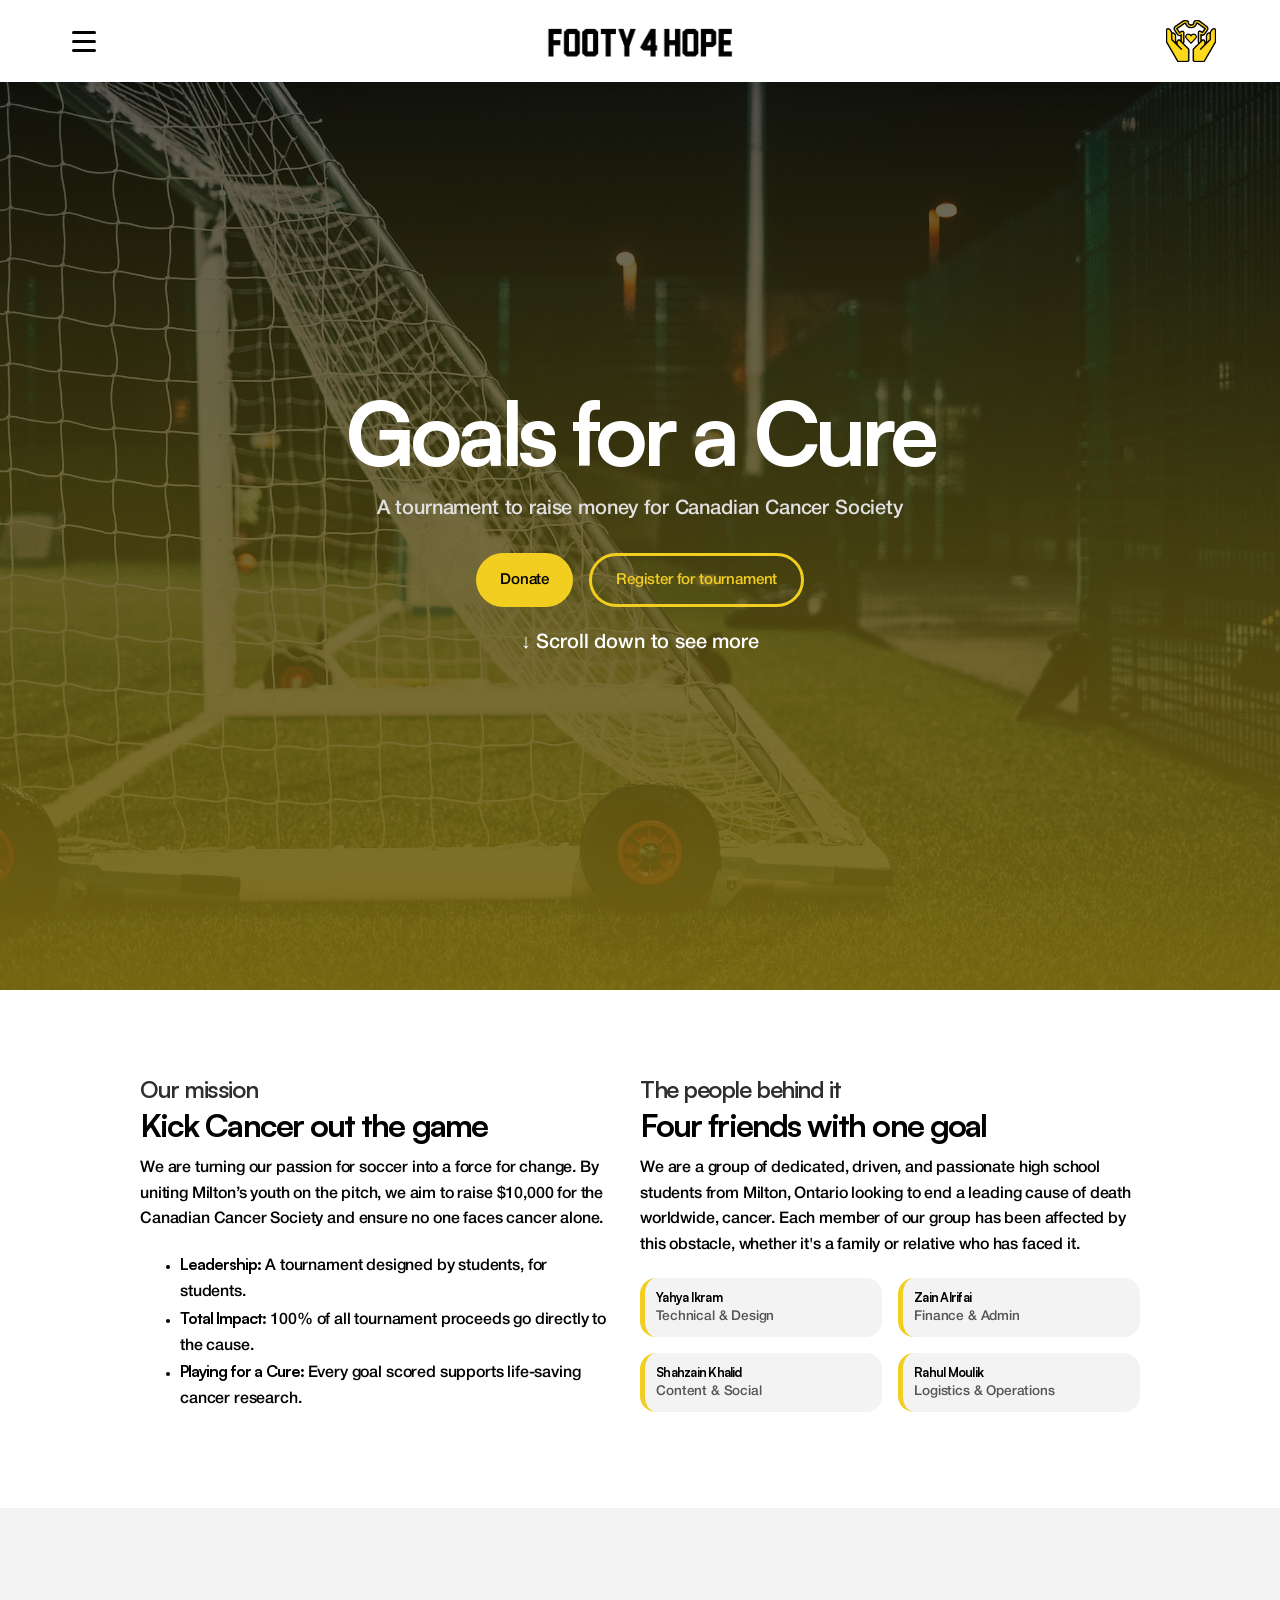
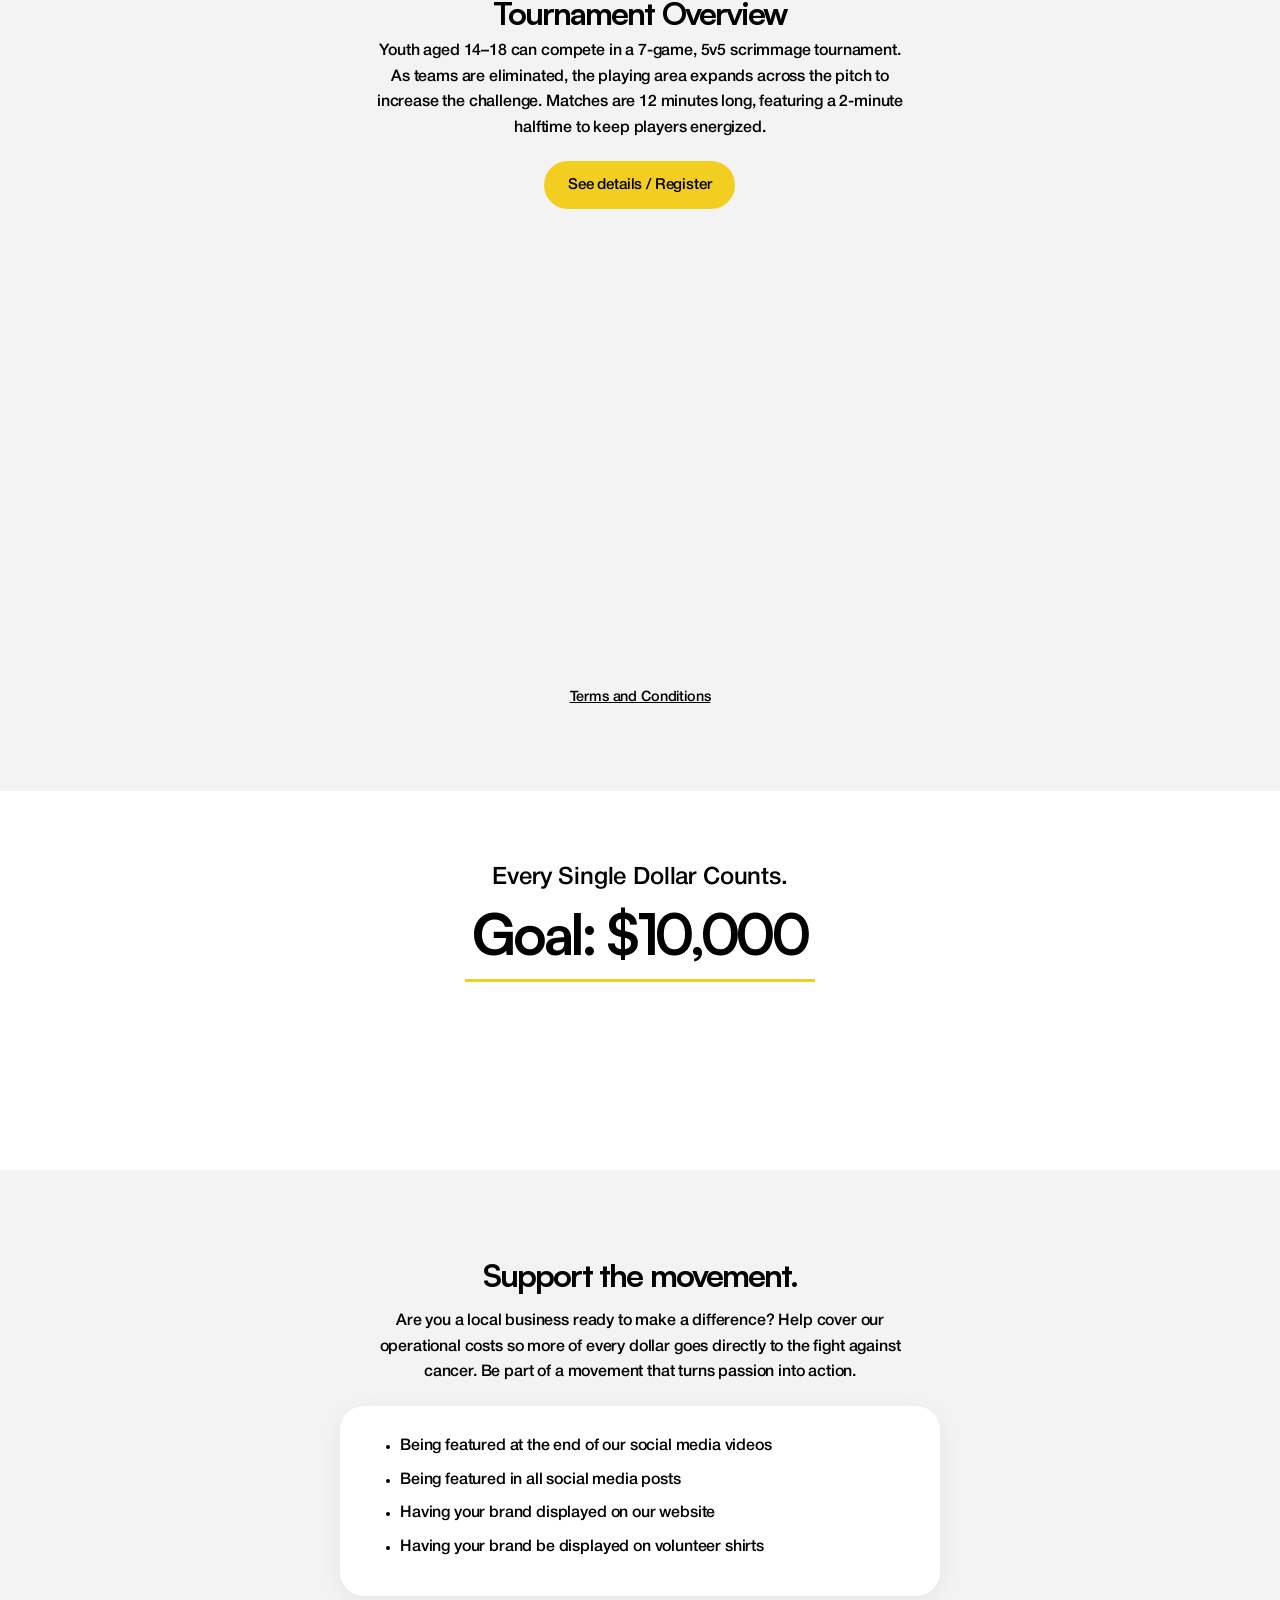
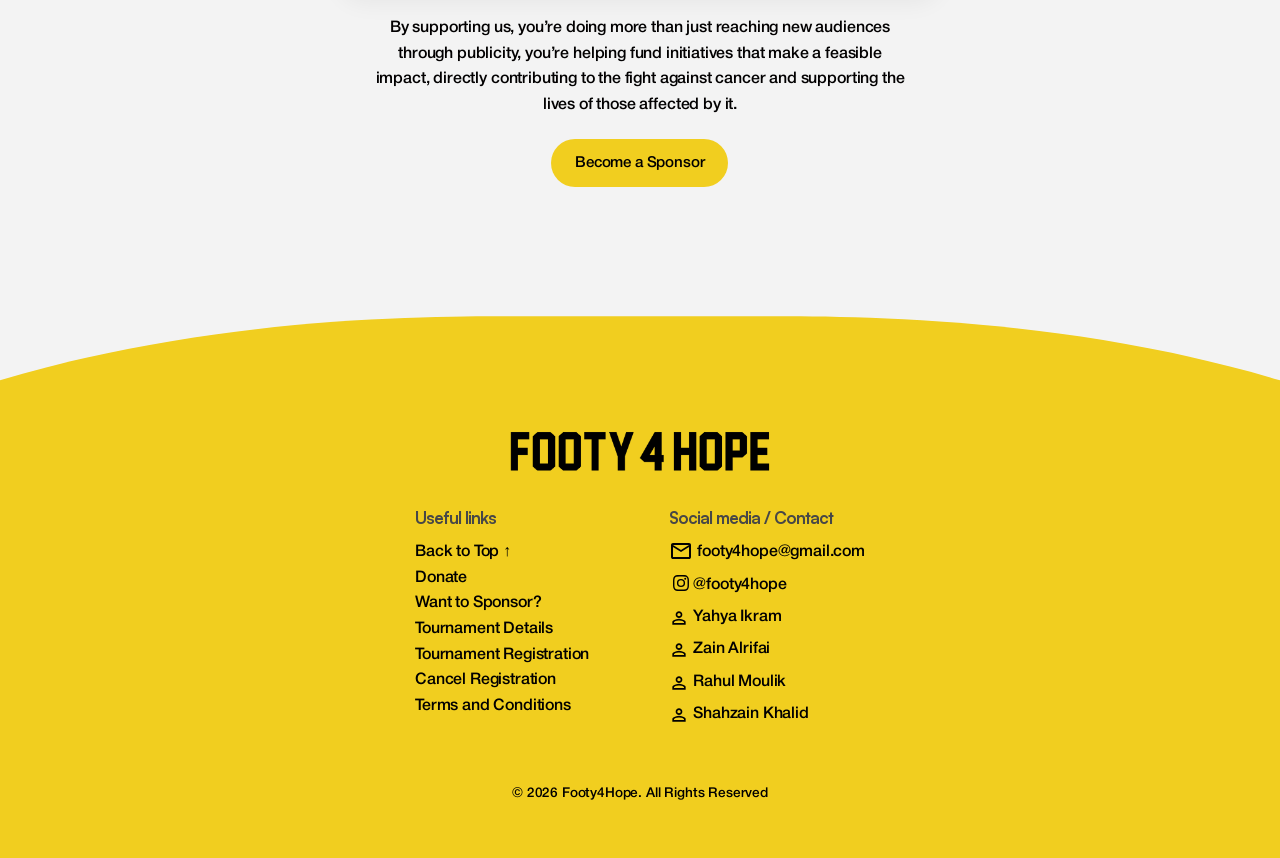
==== commit c0fcf67f: "V.4.4: Text & role fixes" ====
--- a/index.html
+++ b/index.html
@@ -32,9 +32,9 @@
 
   <nav id="nav-menu" class="nav-menu" aria-hidden="true">
     <ul class="nav-links">
-      <li><a href="#hero">Home</a></li>
       <li><a href="#mission">Our Mission</a></li>
       <li><a href="tournament-details.html">Tournament Details</a></li>
+      <li><a href="https://fundraisemyway.cancer.ca/campaigns/Footy4Hope/donate"  target="_blank" rel="noopener noreferrer">Donate</a></li>
       <li><a href="sponsor.html">Sponsor</a></li>
       <li><a href="terms.html">Terms &amp; Conditions</a></li>
     </ul>
@@ -47,7 +47,8 @@
         <h2 id="hero-title" class="hero-heading rise-in" style="--reveal-delay: 60ms;">Goals for a Cure</h2>
         <p class="hero-subheading rise-in" style="--reveal-delay: 160ms;">A tournament to raise money for Canadian Cancer Society</p>
         <div class="hero-buttons">
-          <a href="#donate" class="btn btn-yellow rise-in" style="--reveal-delay: 260ms;">Donate</a>
+          <a href="https://fundraisemyway.cancer.ca/campaigns/Footy4Hope/donate" target="_blank" rel="noopener noreferrer" class="btn btn-yellow rise-in" style="--reveal-delay: 260ms;">Donate</a>
+
           <a href="register.html" class="btn btn-outline-yellow rise-in" style="--reveal-delay: 320ms;">Register for tournament</a>
         </div>
         <p class="scroll-down-indicator rise-in" style="--reveal-delay: 420ms;">↓ Scroll down to see more</p>
@@ -81,11 +82,11 @@
           <ul class="mission-list">
             <li class="mission-item mask-reveal" style="--reveal-bg: var(--pure-white); --reveal-delay: 300ms;">
               <strong>Yahya Ikram</strong>
-              <span class="mission-role">Marketing & Design</span>
+              <span class="mission-role">Technical & Design</span>
             </li>
             <li class="mission-item mask-reveal" style="--reveal-bg: var(--pure-white); --reveal-delay: 320ms;">
               <strong>Zain Alrifai</strong>
-              <span class="mission-role">Logistics & Operations</span>
+              <span class="mission-role">Finance & Admin</span>
             </li>
             <li class="mission-item mask-reveal" style="--reveal-bg: var(--pure-white); --reveal-delay: 340ms;">
               <strong>Shahzain Khalid</strong>
@@ -93,7 +94,7 @@
             </li>
             <li class="mission-item mask-reveal" style="--reveal-bg: var(--pure-white); --reveal-delay: 500ms;">
               <strong>Rahul Moulik</strong>
-              <span class="mission-role">Finance & Admin</span>
+              <span class="mission-role">Logistics & Operations</span>
             </li>
           </ul>
         </div>
@@ -140,7 +141,7 @@
       <div class="goal-separator"></div>
       <p class="goal-note rise-in" style="--reveal-delay: 220ms;"><strong>100%</strong> of all money made from the tournament goes to Canadian Cancer Society.</p>
       <div class="btn-yellow4">
-      <a href="#donate" class="btn btn-yellow5 btn-big rise-in" style="--reveal-delay: 300ms;">Donate</a>
+      <a href="https://fundraisemyway.cancer.ca/campaigns/Footy4Hope/donate"  target="_blank" rel="noopener noreferrer" class="btn btn-yellow5 btn-big rise-in" style="--reveal-delay: 300ms;">Donate</a>
       </div>    
     </section>
 
@@ -190,7 +191,7 @@
   
         <ul class="footer-links-list">
           <li><a href="#top">Back to Top &uarr;</a></li>
-          <li><a href="#donate">Donate</a></li>
+          <li><a href="https://fundraisemyway.cancer.ca/campaigns/Footy4Hope/donate"  target="_blank" rel="noopener noreferrer">Donate</a></li>
           <li><a href="sponsor.html">Want to Sponsor?</a></li>
           <li><a href="tournament-details.html">Tournament Details</a></li>
           <li><a href="register.html">Tournament Registration</a></li>
@@ -227,7 +228,7 @@
             </a>
           </li>
                     <li>
-            <a href="#" aria-label="Zain Alrifai (link coming soon)">
+            <a href="https://www.linkedin.com/in/zain-alrifai-a2663b351/?lipi=urn%3Ali%3Apage%3Ad_flagship3_profile_view_base_contact_details%3BsW7EO%2By%2FQ3uklnz9%2FCkEEg%3D%3D" aria-label="Zain Alrifai">
               <svg xmlns="http://www.w3.org/2000/svg" width="20" height="20" viewBox="0 0 24 24">
 	          <path fill="currentColor" d="M9.175 10.825Q8 9.65 8 8t1.175-2.825T12 4t2.825 1.175T16 8t-1.175 2.825T12 12t-2.825-1.175M4 20v-2.8q0-.85.438-1.562T5.6 14.55q1.55-.775 3.15-1.162T12 13t3.25.388t3.15 1.162q.725.375 1.163 1.088T20 17.2V20zm2-2h12v-.8q0-.275-.137-.5t-.363-.35q-1.35-.675-2.725-1.012T12 15t-2.775.338T6.5 16.35q-.225.125-.363.35T6 17.2zm7.413-8.587Q14 8.825 14 8t-.587-1.412T12 6t-1.412.588T10 8t.588 1.413T12 10t1.413-.587M12 18" />
               </svg>
@@ -243,7 +244,7 @@
             </a>
           </li>
                     <li>
-            <a href="#" aria-label="Shazain Khalid (link coming soon)">
+            <a href="https://www.linkedin.com/in/shahzain-khalid-8718462b7/?lipi=urn%3Ali%3Apage%3Ad_flagship3_profile_view_base_contact_details%3BAtjUpUUyRyO4OXkcLcGZlQ%3D%3D" aria-label="Shazain Khalid">
               <svg xmlns="http://www.w3.org/2000/svg" width="20" height="20" viewBox="0 0 24 24">
 	          <path fill="currentColor" d="M9.175 10.825Q8 9.65 8 8t1.175-2.825T12 4t2.825 1.175T16 8t-1.175 2.825T12 12t-2.825-1.175M4 20v-2.8q0-.85.438-1.562T5.6 14.55q1.55-.775 3.15-1.162T12 13t3.25.388t3.15 1.162q.725.375 1.163 1.088T20 17.2V20zm2-2h12v-.8q0-.275-.137-.5t-.363-.35q-1.35-.675-2.725-1.012T12 15t-2.775.338T6.5 16.35q-.225.125-.363.35T6 17.2zm7.413-8.587Q14 8.825 14 8t-.587-1.412T12 6t-1.412.588T10 8t.588 1.413T12 10t1.413-.587M12 18" />
               </svg>
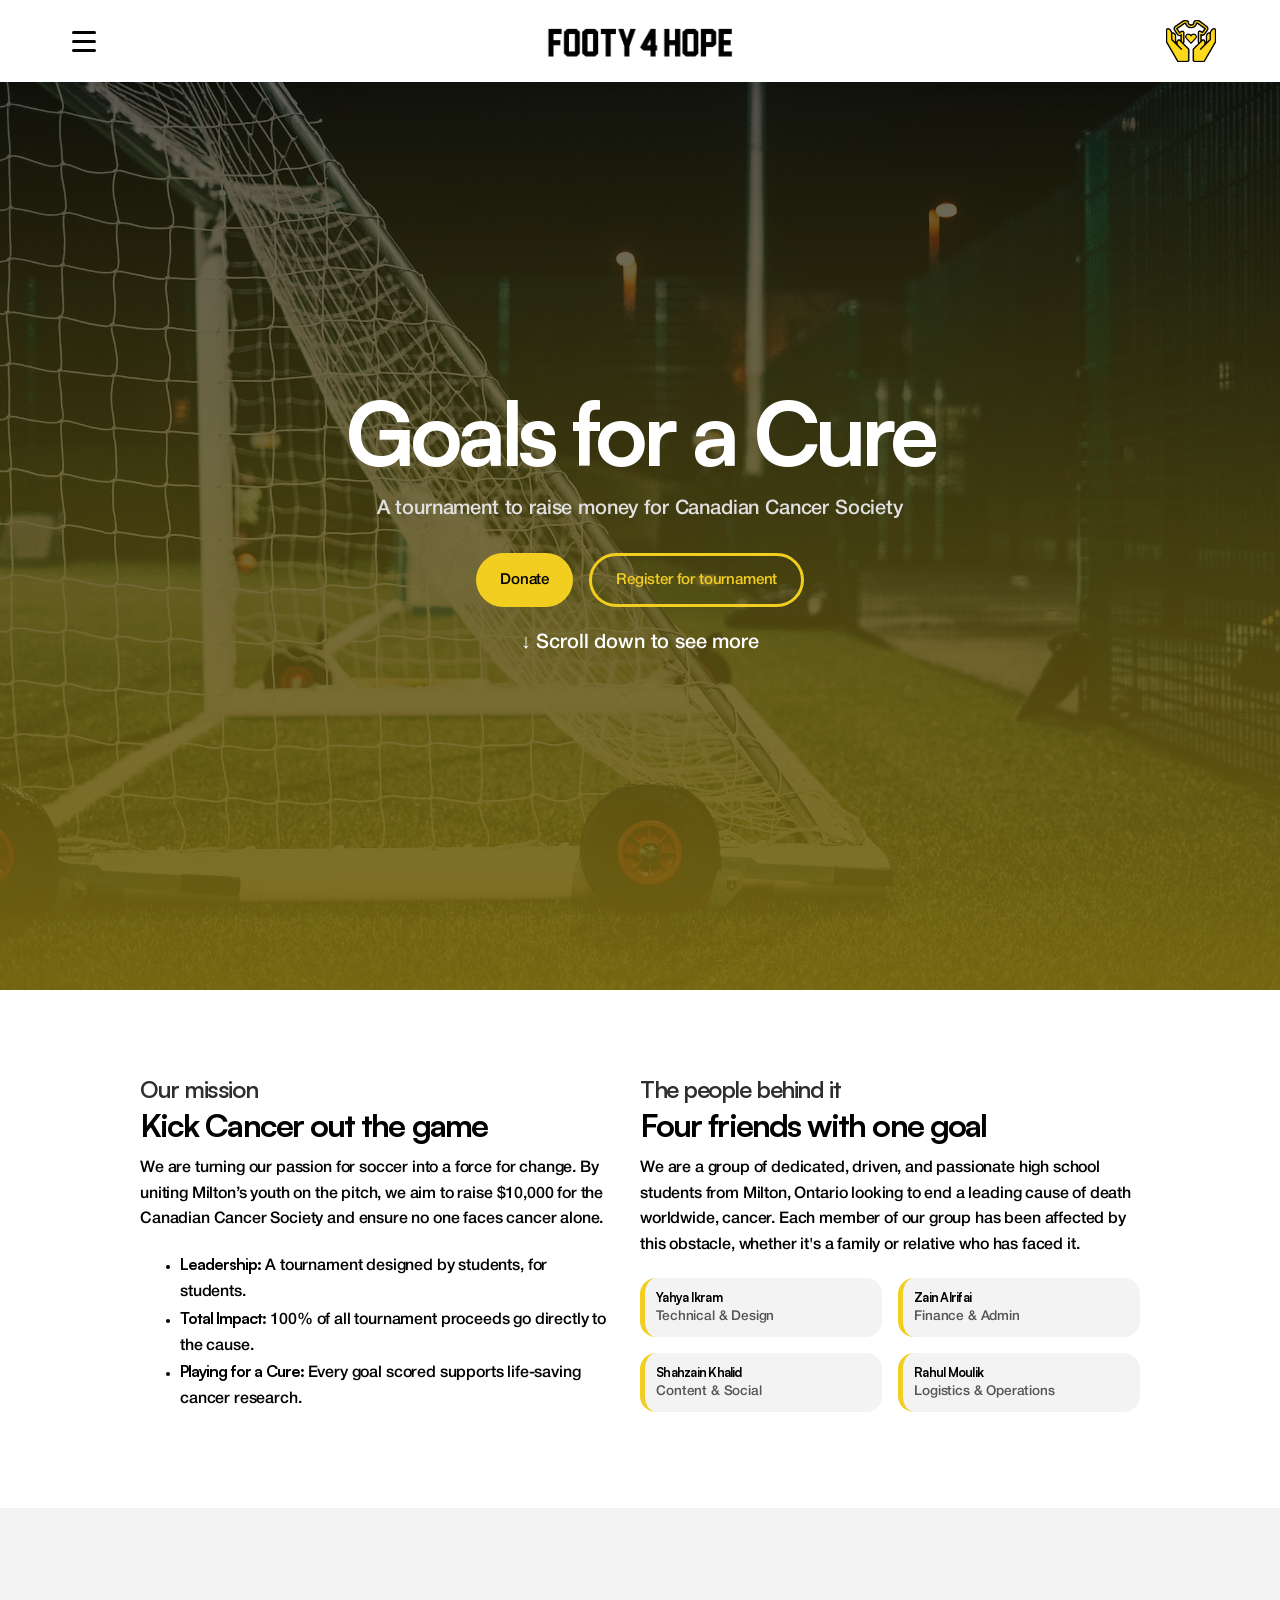
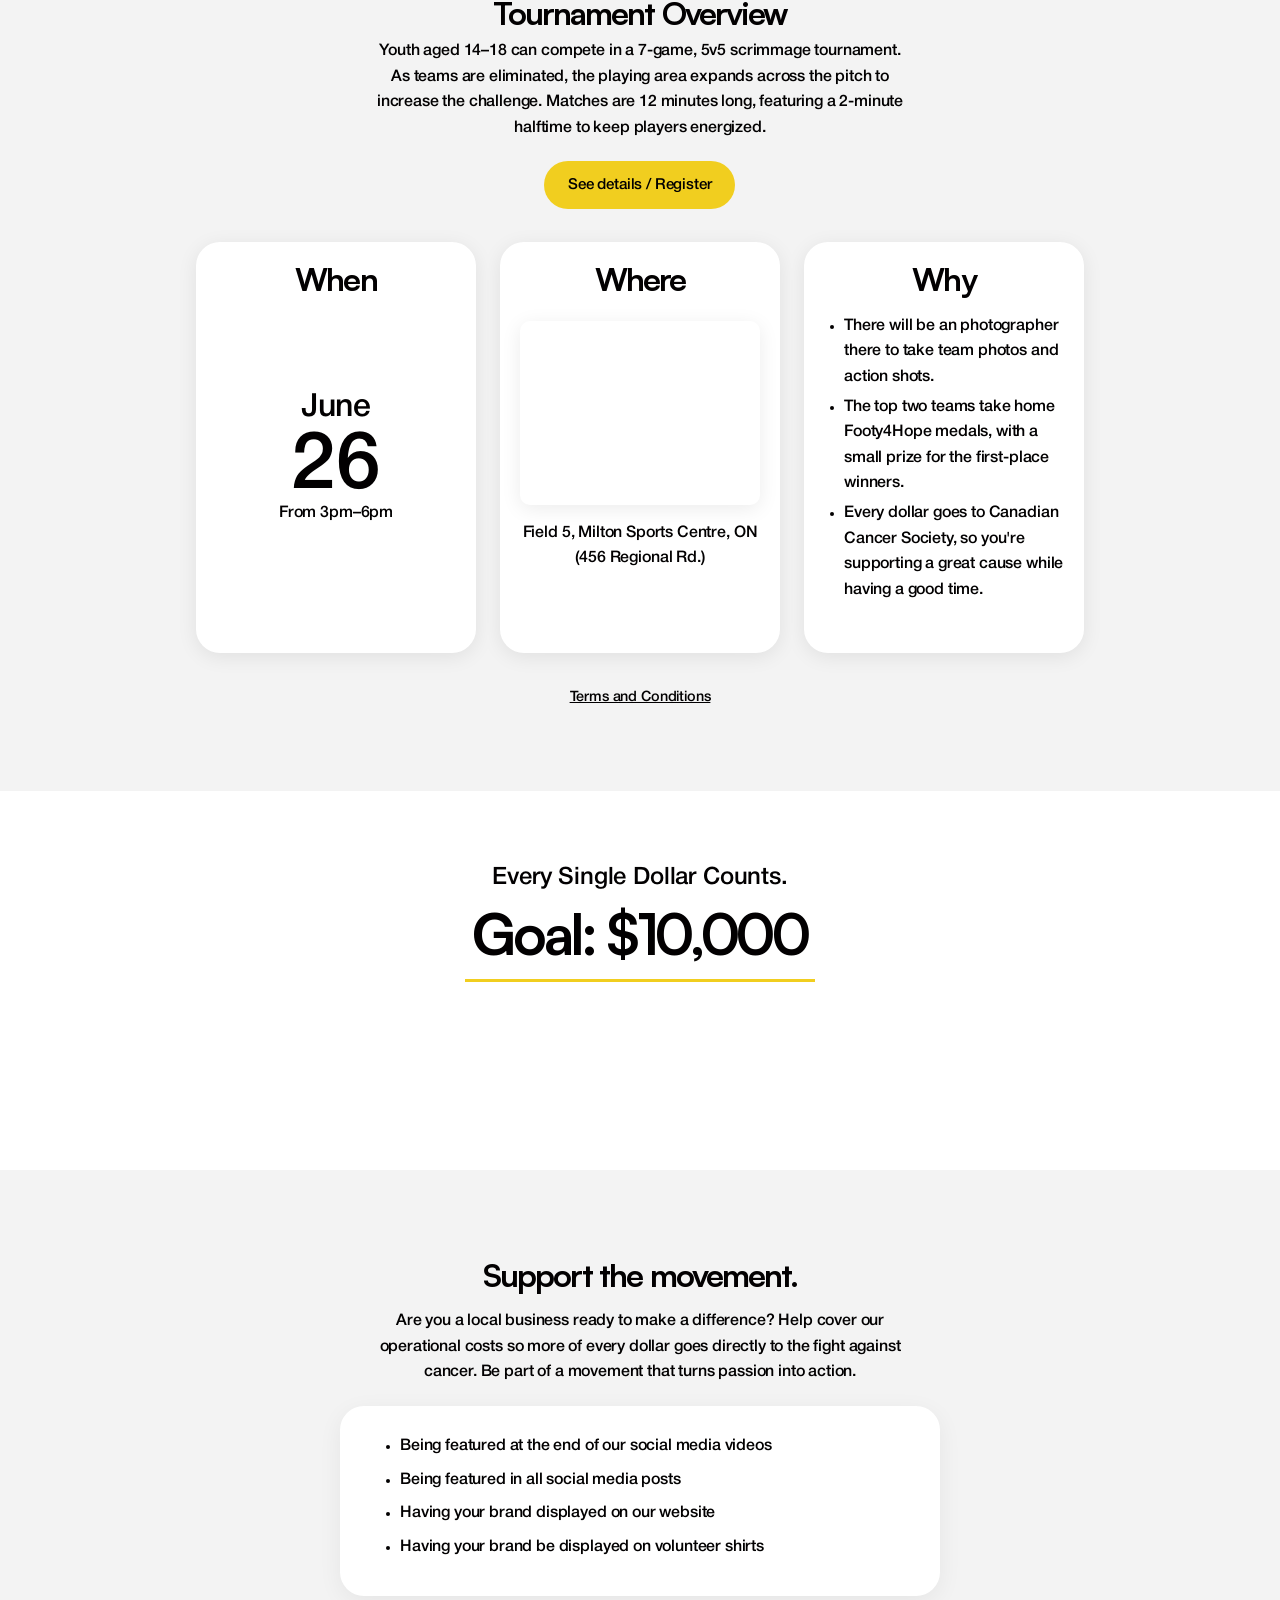
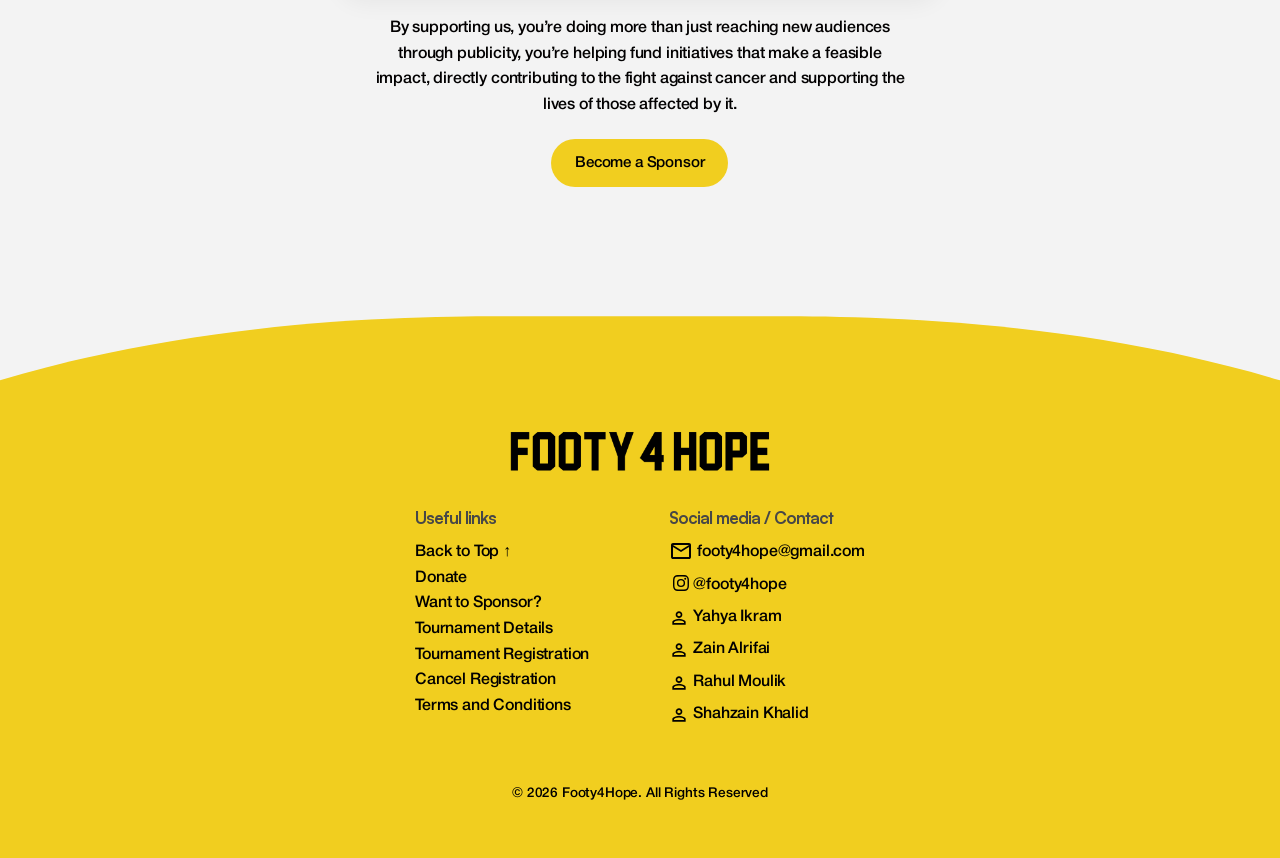
==== commit a6dfc777: "V.5: Seprate file for text" ====
--- a/index.html
+++ b/index.html
@@ -32,11 +32,11 @@
 
   <nav id="nav-menu" class="nav-menu" aria-hidden="true">
     <ul class="nav-links">
-      <li><a href="#mission">Our Mission</a></li>
-      <li><a href="tournament-details.html">Tournament Details</a></li>
-      <li><a href="https://fundraisemyway.cancer.ca/campaigns/Footy4Hope/donate"  target="_blank" rel="noopener noreferrer">Donate</a></li>
-      <li><a href="sponsor.html">Sponsor</a></li>
-      <li><a href="terms.html">Terms &amp; Conditions</a></li>
+      <li><a href="#mission" data-content="nav.mission">Our Mission</a></li>
+      <li><a href="tournament-details.html" data-content="nav.tournament">Tournament Details</a></li>
+      <li><a href="https://fundraisemyway.cancer.ca/campaigns/Footy4Hope/donate"  target="_blank" rel="noopener noreferrer" data-content="nav.donate">Donate</a></li>
+      <li><a href="sponsor.html" data-content="nav.sponsor">Sponsor</a></li>
+      <li><a href="terms.html" data-content="nav.terms">Terms &amp; Conditions</a></li>
     </ul>
   </nav>
 
@@ -44,14 +44,14 @@
     <!-- Hero -->
     <section id="hero" class="hero" aria-labelledby="hero-title">
       <div class="hero-content">
-        <h2 id="hero-title" class="hero-heading rise-in" style="--reveal-delay: 60ms;">Goals for a Cure</h2>
-        <p class="hero-subheading rise-in" style="--reveal-delay: 160ms;">A tournament to raise money for Canadian Cancer Society</p>
+        <h2 id="hero-title" class="hero-heading rise-in" style="--reveal-delay: 60ms;" data-content="hero.title">Goals for a Cure</h2>
+        <p class="hero-subheading rise-in" style="--reveal-delay: 160ms;" data-content="hero.subheading">A tournament to raise money for Canadian Cancer Society</p>
         <div class="hero-buttons">
-          <a href="https://fundraisemyway.cancer.ca/campaigns/Footy4Hope/donate" target="_blank" rel="noopener noreferrer" class="btn btn-yellow rise-in" style="--reveal-delay: 260ms;">Donate</a>
-
-          <a href="register.html" class="btn btn-outline-yellow rise-in" style="--reveal-delay: 320ms;">Register for tournament</a>
-        </div>
-        <p class="scroll-down-indicator rise-in" style="--reveal-delay: 420ms;">↓ Scroll down to see more</p>
+          <a href="https://fundraisemyway.cancer.ca/campaigns/Footy4Hope/donate" target="_blank" rel="noopener noreferrer" class="btn btn-yellow rise-in" style="--reveal-delay: 260ms;" data-content="hero.donate">Donate</a>
+
+          <a href="register.html" class="btn btn-outline-yellow rise-in" style="--reveal-delay: 320ms;" data-content="hero.register">Register for tournament</a>
+        </div>
+        <p class="scroll-down-indicator rise-in" style="--reveal-delay: 420ms;" data-content="hero.scrollHint">↓ Scroll down to see more</p>
       </div>
       
     </section>
@@ -60,88 +60,62 @@
     <section id="mission" class="mission">
       <div class="mission-grid">
         <div class="mission-content">
-          <h3 class="mission-sub mask-reveal" style="--reveal-bg: var(--pure-white); --reveal-delay: 60ms;">Our mission</h3>
-          <h2 class="mission-heading mask-reveal" style="--reveal-bg: var(--pure-white); --reveal-delay: 80ms;">Kick Cancer out the game</h2>
-          <p class="mission-body mask-reveal" style="--reveal-bg: var(--pure-white); --reveal-delay: 100ms;">
+          <h3 class="mission-sub mask-reveal" style="--reveal-bg: var(--pure-white); --reveal-delay: 60ms;" data-content="mission.sub">Our mission</h3>
+          <h2 class="mission-heading mask-reveal" style="--reveal-bg: var(--pure-white); --reveal-delay: 80ms;" data-content="mission.heading">Kick Cancer out the game</h2>
+          <p class="mission-body mask-reveal" style="--reveal-bg: var(--pure-white); --reveal-delay: 100ms;" data-content="mission.body">
             We are turning our passion for soccer into a force for change. By uniting Milton’s youth on the pitch, we aim to raise $10,000 for the Canadian Cancer Society and ensure no one faces cancer alone.
-          <ul>
-            <li class="mask-reveal" style="--reveal-bg: var(--pure-white); --reveal-delay: 300ms;"><strong>Leadership:</strong> A tournament designed by students, for students.</li>
-            <li class="mask-reveal" style="--reveal-bg: var(--pure-white); --reveal-delay: 320ms;"><strong>Total Impact:</strong> 100% of all tournament proceeds go directly to the cause.</li>
-            <li class="mask-reveal" style="--reveal-bg: var(--pure-white); --reveal-delay: 340ms;"><strong>Playing for a Cure:</strong> Every goal scored supports life-saving cancer research.</li>
-            </ul>
+          </p>
+          <ul data-list="mission.bullets" data-list-type="emphasis" data-li-class="mask-reveal" data-reveal-delay-start="300" data-reveal-delay-step="20" data-reveal-bg="var(--pure-white)"></ul>
           </div>
           
           
         
         <div  class="mission-photo">
-          <h3 class="mission-sub mask-reveal" style="--reveal-bg: var(--pure-white); --reveal-delay: 80ms;">The people behind it</h3>
-          <h2 class="mission-heading mask-reveal" style="--reveal-bg: var(--pure-white); --reveal-delay: 100ms;">Four friends with one goal</h2>
-          <p class="mission-body mask-reveal" style="--reveal-bg: var(--pure-white); --reveal-delay: 120ms;">
+          <h3 class="mission-sub mask-reveal" style="--reveal-bg: var(--pure-white); --reveal-delay: 80ms;" data-content="mission.peopleSub">The people behind it</h3>
+          <h2 class="mission-heading mask-reveal" style="--reveal-bg: var(--pure-white); --reveal-delay: 100ms;" data-content="mission.peopleHeading">Four friends with one goal</h2>
+          <p class="mission-body mask-reveal" style="--reveal-bg: var(--pure-white); --reveal-delay: 120ms;" data-content="mission.peopleBody">
             We are a group of dedicated, driven, and passionate high school students from Milton, Ontario looking to end a leading cause of death worldwide, cancer. Each member of our group has been affected by this obstacle, whether it's a family or relative who has faced it.
           </p>
-          <ul class="mission-list">
-            <li class="mission-item mask-reveal" style="--reveal-bg: var(--pure-white); --reveal-delay: 300ms;">
-              <strong>Yahya Ikram</strong>
-              <span class="mission-role">Technical & Design</span>
-            </li>
-            <li class="mission-item mask-reveal" style="--reveal-bg: var(--pure-white); --reveal-delay: 320ms;">
-              <strong>Zain Alrifai</strong>
-              <span class="mission-role">Finance & Admin</span>
-            </li>
-            <li class="mission-item mask-reveal" style="--reveal-bg: var(--pure-white); --reveal-delay: 340ms;">
-              <strong>Shahzain Khalid</strong>
-              <span class="mission-role">Content & Social</span>
-            </li>
-            <li class="mission-item mask-reveal" style="--reveal-bg: var(--pure-white); --reveal-delay: 500ms;">
-              <strong>Rahul Moulik</strong>
-              <span class="mission-role">Logistics & Operations</span>
-            </li>
-          </ul>
-        </div>
-        </div>
-      </div>
+          <ul class="mission-list" data-list="mission.team" data-list-type="team"></ul>
+        </div>
       </div>
     </section>
 
     <!-- Tournament -->
     <section id="tournament" class="tournament-details">
-      <h2 class="tournament-title rise-in" style="--reveal-delay: 60ms;">Tournament Overview</h2>
-      <p class="tournament-desc rise-in" style="--reveal-delay: 140ms;">
+      <h2 class="tournament-title rise-in" style="--reveal-delay: 60ms;" data-content="tournament.title">Tournament Overview</h2>
+      <p class="tournament-desc rise-in" style="--reveal-delay: 140ms;" data-content="tournament.description">
         Youth aged 14–18 can compete in a 7-game, 5v5 scrimmage tournament. As teams are eliminated, the playing area expands across the pitch to increase the challenge. Matches are 12 minutes long, featuring a 2-minute halftime to keep players energized.
       </p>
-        <a href="tournament-details.html" class="btn btn-yellow rise-in" style="--reveal-delay: 220ms;" id="register">See details / Register</a>
+        <a href="tournament-details.html" class="btn btn-yellow rise-in" style="--reveal-delay: 220ms;" id="register" data-content="tournament.seeDetails">See details / Register</a>
       <div class="tournament-cards">
         <div class="tournament-card">
-          <h4>When</h4>
-          <p class="card-month">June</p>
-          <p class="card-day">26</p>
-          <p class="card-time">From 3pm–6pm</p>
+          <h4 data-content="tournament.whenLabel">When</h4>
+          <p class="card-month" data-content="tournament.whenMonth">June</p>
+          <p class="card-day" data-content="tournament.whenDay">26</p>
+          <p class="card-time" data-content="tournament.whenTime">From 3pm–6pm</p>
         </div>
         <div class="tournament-card">
-          <h4>Where</h4>
+          <h4 data-content="tournament.whereLabel">Where</h4>
           <iframe class="mapsframe" src="https://www.google.com/maps/embed?pb=!1m18!1m12!1m3!1d1492.962156674269!2d-79.85623925439847!3d43.49762576443633!2m3!1f0!2f0!3f0!3m2!1i1024!2i768!4f13.1!3m3!1m2!1s0x882b6f493253714b%3A0x80837e4adac0e9bf!2sMilton%20Community%20Field%20%233!5e0!3m2!1sen!2sca!4v1772264419256!5m2!1sen!2sca" width="100%" height="60%" style="border:0;" allowfullscreen="" loading="lazy" referrerpolicy="no-referrer-when-downgrade"></iframe>
-          <p>Field 5, Milton Sports Centre, ON (456 Regional Rd.)</p>
+          <p data-content="tournament.whereAddress">Field 5, Milton Sports Centre, ON (456 Regional Rd.)</p>
         </div>
         <div class="tournament-card">
-          <h4>Why</h4>
-          <ul>
-            <li>There will be an photographer there to take team photos and action shots.</li>
-            <li>The top two teams take home Footy4Hope medals, with a small prize for the first-place winners.</li>
-            <li>Every dollar goes to Canadian Cancer Society, so you're supporting a great cause while having a good time.</li>
-          </ul>
-        </div>
-      </div>
-      <a href="terms.html" class="tournament-terms">Terms and Conditions</a>
+          <h4 data-content="tournament.whyLabel">Why</h4>
+          <ul data-list="tournament.whyBullets" data-list-type="plain"></ul>
+        </div>
+      </div>
+      <a href="terms.html" class="tournament-terms" data-content="tournament.termsLink">Terms and Conditions</a>
     </section>
 
     <!-- Fundraising -->
     <section class="fundraising-goal">
-      <p class="goal-text rise-in" style="--reveal-delay: 60ms;">Every Single Dollar Counts.</p>
-      <h2 class="goal-amount rise-in" style="--reveal-delay: 140ms;">Goal: $10,000</h2>
+      <p class="goal-text rise-in" style="--reveal-delay: 60ms;" data-content="fundraising.tagline">Every Single Dollar Counts.</p>
+      <h2 class="goal-amount rise-in" style="--reveal-delay: 140ms;" data-content="fundraising.goal">Goal: $10,000</h2>
       <div class="goal-separator"></div>
-      <p class="goal-note rise-in" style="--reveal-delay: 220ms;"><strong>100%</strong> of all money made from the tournament goes to Canadian Cancer Society.</p>
+      <p class="goal-note rise-in" style="--reveal-delay: 220ms;" data-content="html:fundraising.noteHtml"><strong>100%</strong> of all money made from the tournament goes to Canadian Cancer Society.</p>
       <div class="btn-yellow4">
-      <a href="https://fundraisemyway.cancer.ca/campaigns/Footy4Hope/donate"  target="_blank" rel="noopener noreferrer" class="btn btn-yellow5 btn-big rise-in" style="--reveal-delay: 300ms;">Donate</a>
+      <a href="https://fundraisemyway.cancer.ca/campaigns/Footy4Hope/donate"  target="_blank" rel="noopener noreferrer" class="btn btn-yellow5 btn-big rise-in" style="--reveal-delay: 300ms;" data-content="fundraising.donate">Donate</a>
       </div>    
     </section>
 
@@ -150,21 +124,16 @@
     <!-- Support -->
     <section id="donate" class="support">
       
-      <h2 class="support-heading rise-in" style="--reveal-delay: 60ms;">Support the movement.</h2>
-      <p class="tournament-desc rise-in" style="--reveal-delay: 120ms;">Are you a local business ready to make a difference? Help cover our operational costs so more of every dollar goes directly to the fight against cancer. Be part of a movement that turns passion into action.
+      <h2 class="support-heading rise-in" style="--reveal-delay: 60ms;" data-content="support.heading">Support the movement.</h2>
+      <p class="tournament-desc rise-in" style="--reveal-delay: 120ms;" data-content="support.intro">Are you a local business ready to make a difference? Help cover our operational costs so more of every dollar goes directly to the fight against cancer. Be part of a movement that turns passion into action.
       </p>
       
       <div class="promo-card rise-in" style="--reveal-delay: 180ms;">
-        <ul>
-          <li>Being featured at the end of our social media videos</li>
-          <li>Being featured in all social media posts</li>
-          <li>Having your brand displayed on our website</li>
-          <li>Having your brand be displayed on volunteer shirts</li>
-        </ul>
-      </div>
-      <p class="sponsor-desc rise-in" style="--reveal-delay: 220ms;">By supporting us, you’re doing more than just reaching new audiences through publicity, you’re helping fund initiatives that make a feasible impact, directly contributing to the fight against cancer and supporting the lives of those affected by it.
+        <ul data-list="support.promoBullets" data-list-type="plain"></ul>
+      </div>
+      <p class="sponsor-desc rise-in" style="--reveal-delay: 220ms;" data-content="support.closing">By supporting us, you’re doing more than just reaching new audiences through publicity, you’re helping fund initiatives that make a feasible impact, directly contributing to the fight against cancer and supporting the lives of those affected by it.
       </p>
-      <a href="sponsor.html" class="btn btn-yellow rise-in" style="--reveal-delay: 260ms;">Become a Sponsor</a>
+      <a href="sponsor.html" class="btn btn-yellow rise-in" style="--reveal-delay: 260ms;" data-content="support.sponsorCta">Become a Sponsor</a>
 
       
   </section>
@@ -187,22 +156,22 @@
 
     <div class="footer-grid">
       <div class="footer-column">
-        <h3 class="footer-heading">Useful links</h3>
+        <h3 class="footer-heading" data-content="footer.usefulLinksHeading">Useful links</h3>
   
         <ul class="footer-links-list">
-          <li><a href="#top">Back to Top &uarr;</a></li>
-          <li><a href="https://fundraisemyway.cancer.ca/campaigns/Footy4Hope/donate"  target="_blank" rel="noopener noreferrer">Donate</a></li>
-          <li><a href="sponsor.html">Want to Sponsor?</a></li>
-          <li><a href="tournament-details.html">Tournament Details</a></li>
-          <li><a href="register.html">Tournament Registration</a></li>
-          <li><a href="cancel.html">Cancel Registration</a></li>
-          <li><a href="terms.html">Terms and Conditions</a></li>
+          <li><a href="#top" data-content="footer.links.backToTop">Back to Top &uarr;</a></li>
+          <li><a href="https://fundraisemyway.cancer.ca/campaigns/Footy4Hope/donate"  target="_blank" rel="noopener noreferrer" data-content="footer.links.donate">Donate</a></li>
+          <li><a href="sponsor.html" data-content="footer.links.sponsor">Want to Sponsor?</a></li>
+          <li><a href="tournament-details.html" data-content="footer.links.tournamentDetails">Tournament Details</a></li>
+          <li><a href="register.html" data-content="footer.links.registration">Tournament Registration</a></li>
+          <li><a href="cancel.html" data-content="footer.links.cancel">Cancel Registration</a></li>
+          <li><a href="terms.html" data-content="footer.links.terms">Terms and Conditions</a></li>
           
         </ul>
       </div>
 
       <div class="footer-column">
-        <h3 class="footer-heading">Social media / Contact</h3>
+        <h3 class="footer-heading" data-content="footer.socialHeading">Social media / Contact</h3>
       
         <ul class="footer-links-list">
           <li>
@@ -256,14 +225,16 @@
       </div>
     </div>
 
-    <p class="footer-copy">© 2026 Footy4Hope. All Rights Reserved</p>
+    <p class="footer-copy" data-content="footer.copyright">© 2026 Footy4Hope. All Rights Reserved</p>
   </footer>
 
 
+  <script src="js/site-content.js"></script>
   <script>
-    (function() {
+    function initNavMenu() {
       var hamburger = document.querySelector('.nav-hamburger');
       var menu = document.getElementById('nav-menu');
+      if (!hamburger || !menu) return;
       var links = menu.querySelectorAll('a');
 
       function openMenu() {
@@ -291,9 +262,9 @@
       links.forEach(function(link) {
         link.addEventListener('click', closeMenu);
       });
-    })();
-
-    (function() {
+    }
+
+    function initRevealAnimations() {
       var animated = document.querySelectorAll('.rise-in, .mask-reveal');
       if (!animated.length) return;
 
@@ -318,7 +289,14 @@
       }, { threshold: 0.15, rootMargin: '0px 0px -10% 0px' });
 
       animated.forEach(function(el) { io.observe(el); });
-    })();
+    }
+
+    document.addEventListener('DOMContentLoaded', function() {
+      initNavMenu();
+      loadSiteContent('content/index.json')
+        .then(function () { initRevealAnimations(); })
+        .catch(function () { initRevealAnimations(); });
+    });
   </script>
 </body>
 </html>
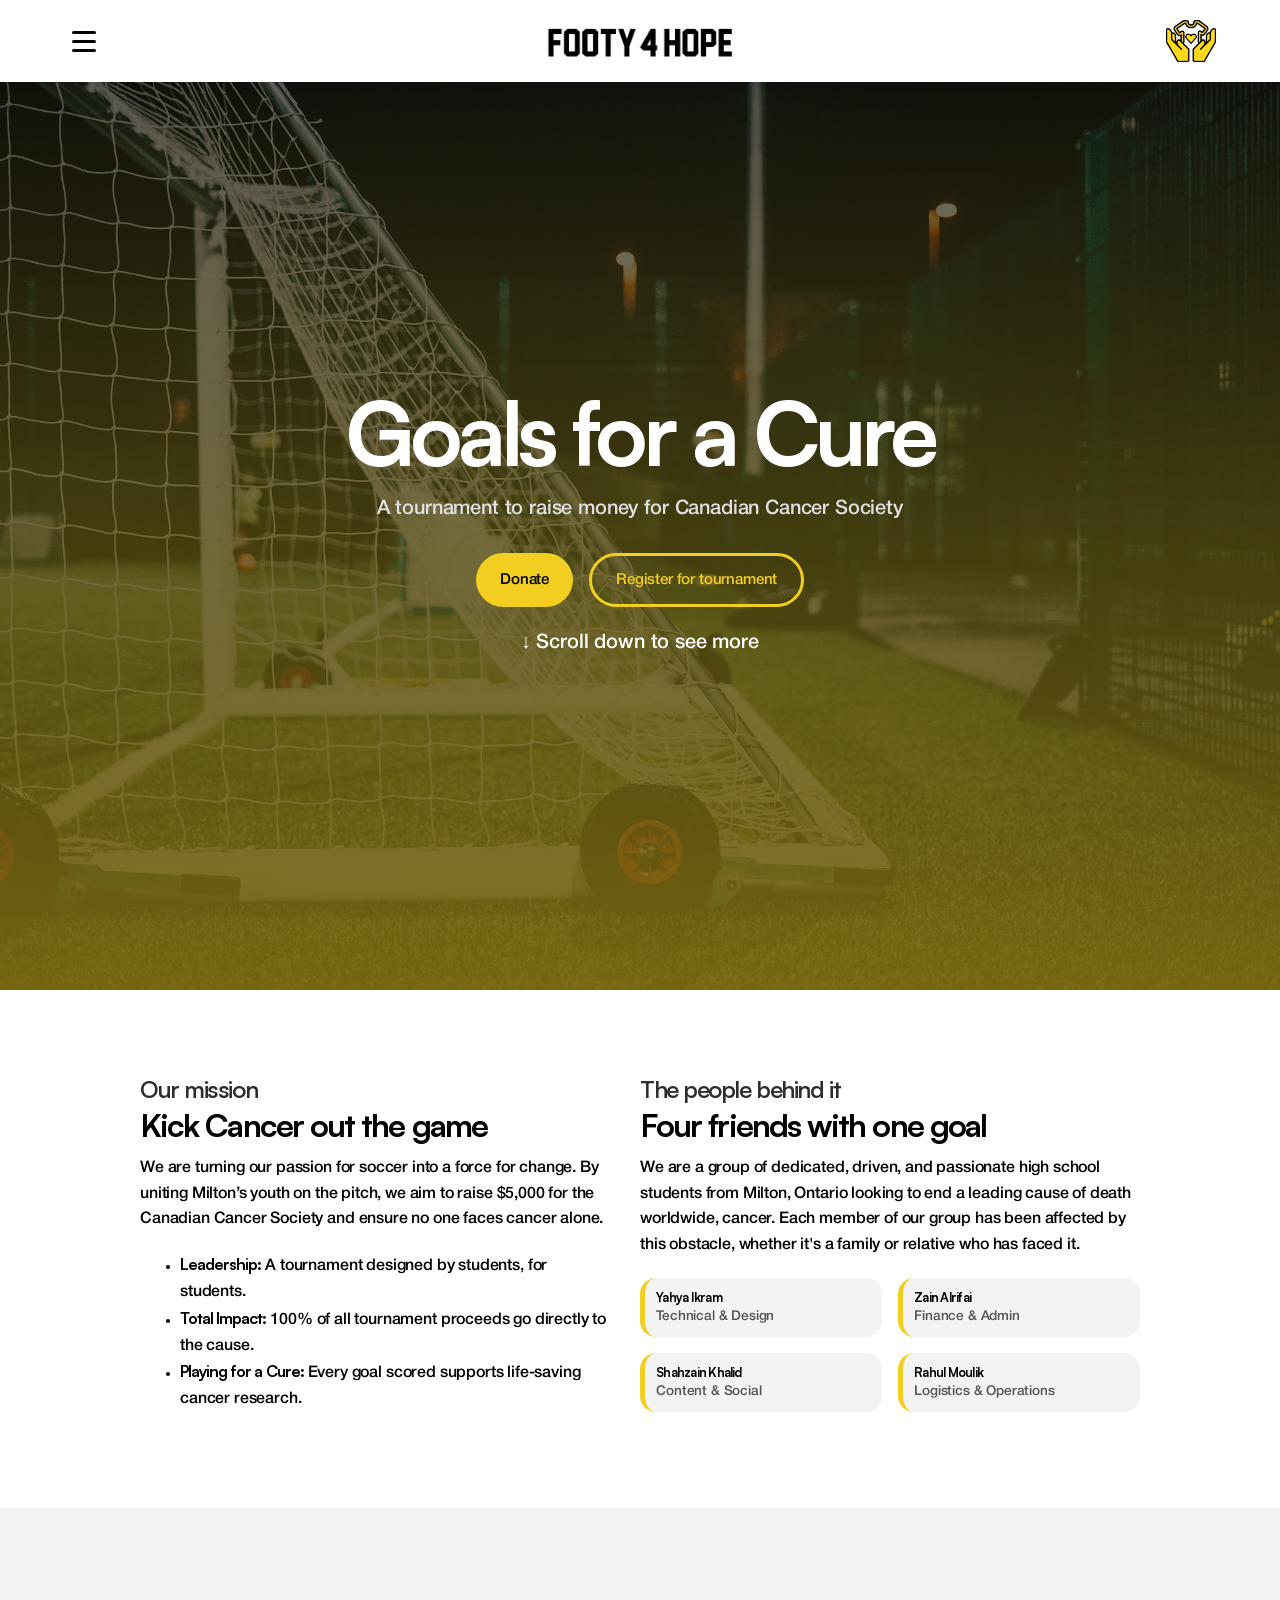
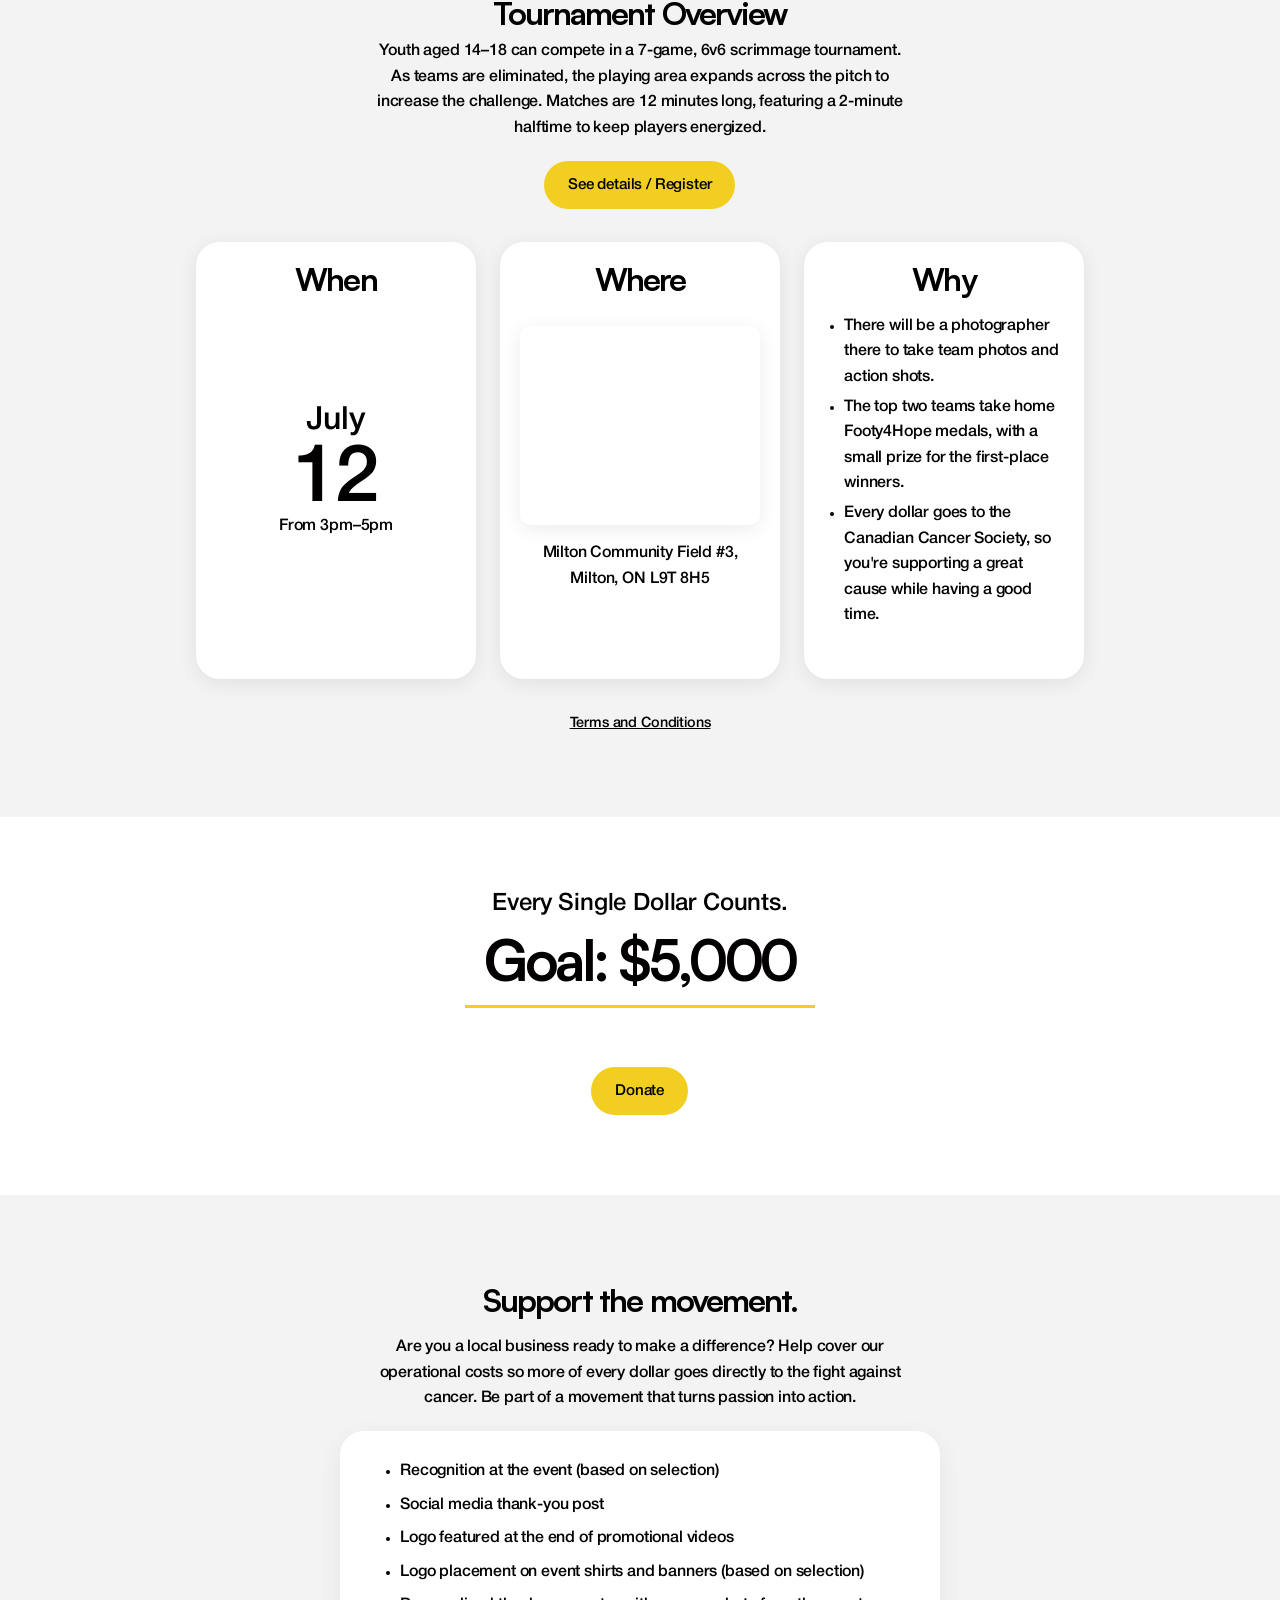
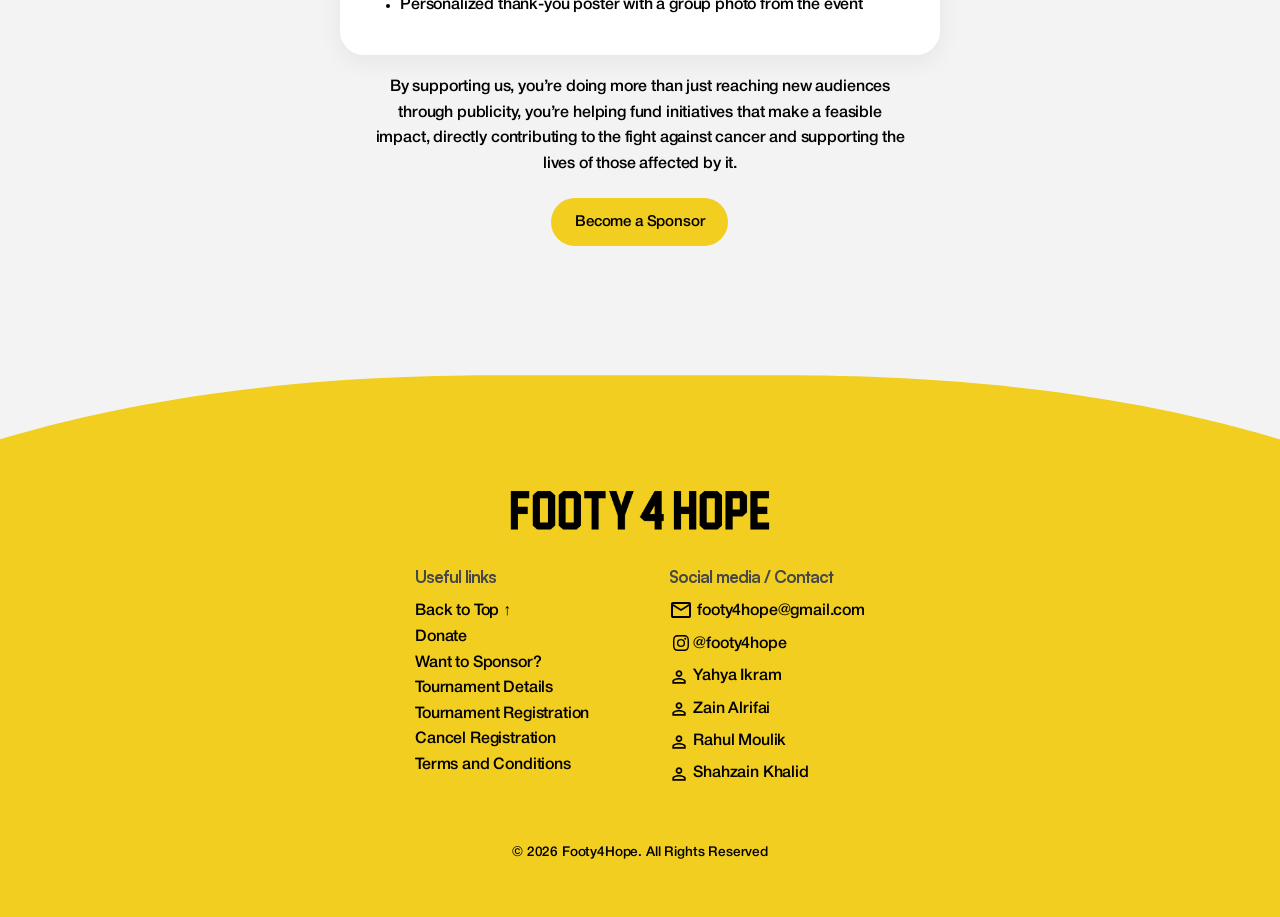
==== commit b70a954f: "V.5.2: Text Changes" ====
--- a/index.html
+++ b/index.html
@@ -85,20 +85,20 @@
     <section id="tournament" class="tournament-details">
       <h2 class="tournament-title rise-in" style="--reveal-delay: 60ms;" data-content="tournament.title">Tournament Overview</h2>
       <p class="tournament-desc rise-in" style="--reveal-delay: 140ms;" data-content="tournament.description">
-        Youth aged 14–18 can compete in a 7-game, 5v5 scrimmage tournament. As teams are eliminated, the playing area expands across the pitch to increase the challenge. Matches are 12 minutes long, featuring a 2-minute halftime to keep players energized.
+        Youth aged 14–18 can compete in a 7-game, 6v6 scrimmage tournament. As teams are eliminated, the playing area expands across the pitch to increase the challenge. Matches are 12 minutes long, featuring a 2-minute halftime to keep players energized.
       </p>
         <a href="tournament-details.html" class="btn btn-yellow rise-in" style="--reveal-delay: 220ms;" id="register" data-content="tournament.seeDetails">See details / Register</a>
       <div class="tournament-cards">
         <div class="tournament-card">
           <h4 data-content="tournament.whenLabel">When</h4>
-          <p class="card-month" data-content="tournament.whenMonth">June</p>
-          <p class="card-day" data-content="tournament.whenDay">26</p>
-          <p class="card-time" data-content="tournament.whenTime">From 3pm–6pm</p>
+          <p class="card-month" data-content="tournament.whenMonth">July</p>
+          <p class="card-day" data-content="tournament.whenDay">12</p>
+          <p class="card-time" data-content="tournament.whenTime">From 3pm–5pm</p>
         </div>
         <div class="tournament-card">
           <h4 data-content="tournament.whereLabel">Where</h4>
-          <iframe class="mapsframe" src="https://www.google.com/maps/embed?pb=!1m18!1m12!1m3!1d1492.962156674269!2d-79.85623925439847!3d43.49762576443633!2m3!1f0!2f0!3f0!3m2!1i1024!2i768!4f13.1!3m3!1m2!1s0x882b6f493253714b%3A0x80837e4adac0e9bf!2sMilton%20Community%20Field%20%233!5e0!3m2!1sen!2sca!4v1772264419256!5m2!1sen!2sca" width="100%" height="60%" style="border:0;" allowfullscreen="" loading="lazy" referrerpolicy="no-referrer-when-downgrade"></iframe>
-          <p data-content="tournament.whereAddress">Field 5, Milton Sports Centre, ON (456 Regional Rd.)</p>
+          <iframe class="mapsframe" src="https://www.google.com/maps/embed?pb=!1m18!1m12!1m3!1d1607.5488759675166!2d-79.855760902536!3d43.49665823060829!2m3!1f0!2f0!3f0!3m2!1i1024!2i768!4f13.1!3m3!1m2!1s0x882b6f493253714b%3A0x80837e4adac0e9bf!2sMilton%20Community%20Field%20%233!5e1!3m2!1sen!2sca!4v1775523687398!5m2!1sen!2sca" width="100%" height="60%" style="border:0;" allowfullscreen="" loading="lazy" referrerpolicy="no-referrer-when-downgrade"></iframe>
+          <p data-content="tournament.whereAddress">Milton Community Field #3, Milton, ON L9T 8H5</p>
         </div>
         <div class="tournament-card">
           <h4 data-content="tournament.whyLabel">Why</h4>
@@ -111,7 +111,7 @@
     <!-- Fundraising -->
     <section class="fundraising-goal">
       <p class="goal-text rise-in" style="--reveal-delay: 60ms;" data-content="fundraising.tagline">Every Single Dollar Counts.</p>
-      <h2 class="goal-amount rise-in" style="--reveal-delay: 140ms;" data-content="fundraising.goal">Goal: $10,000</h2>
+      <h2 class="goal-amount rise-in" style="--reveal-delay: 140ms;" data-content="fundraising.goal">Goal: $5,000</h2>
       <div class="goal-separator"></div>
       <p class="goal-note rise-in" style="--reveal-delay: 220ms;" data-content="html:fundraising.noteHtml"><strong>100%</strong> of all money made from the tournament goes to Canadian Cancer Society.</p>
       <div class="btn-yellow4">
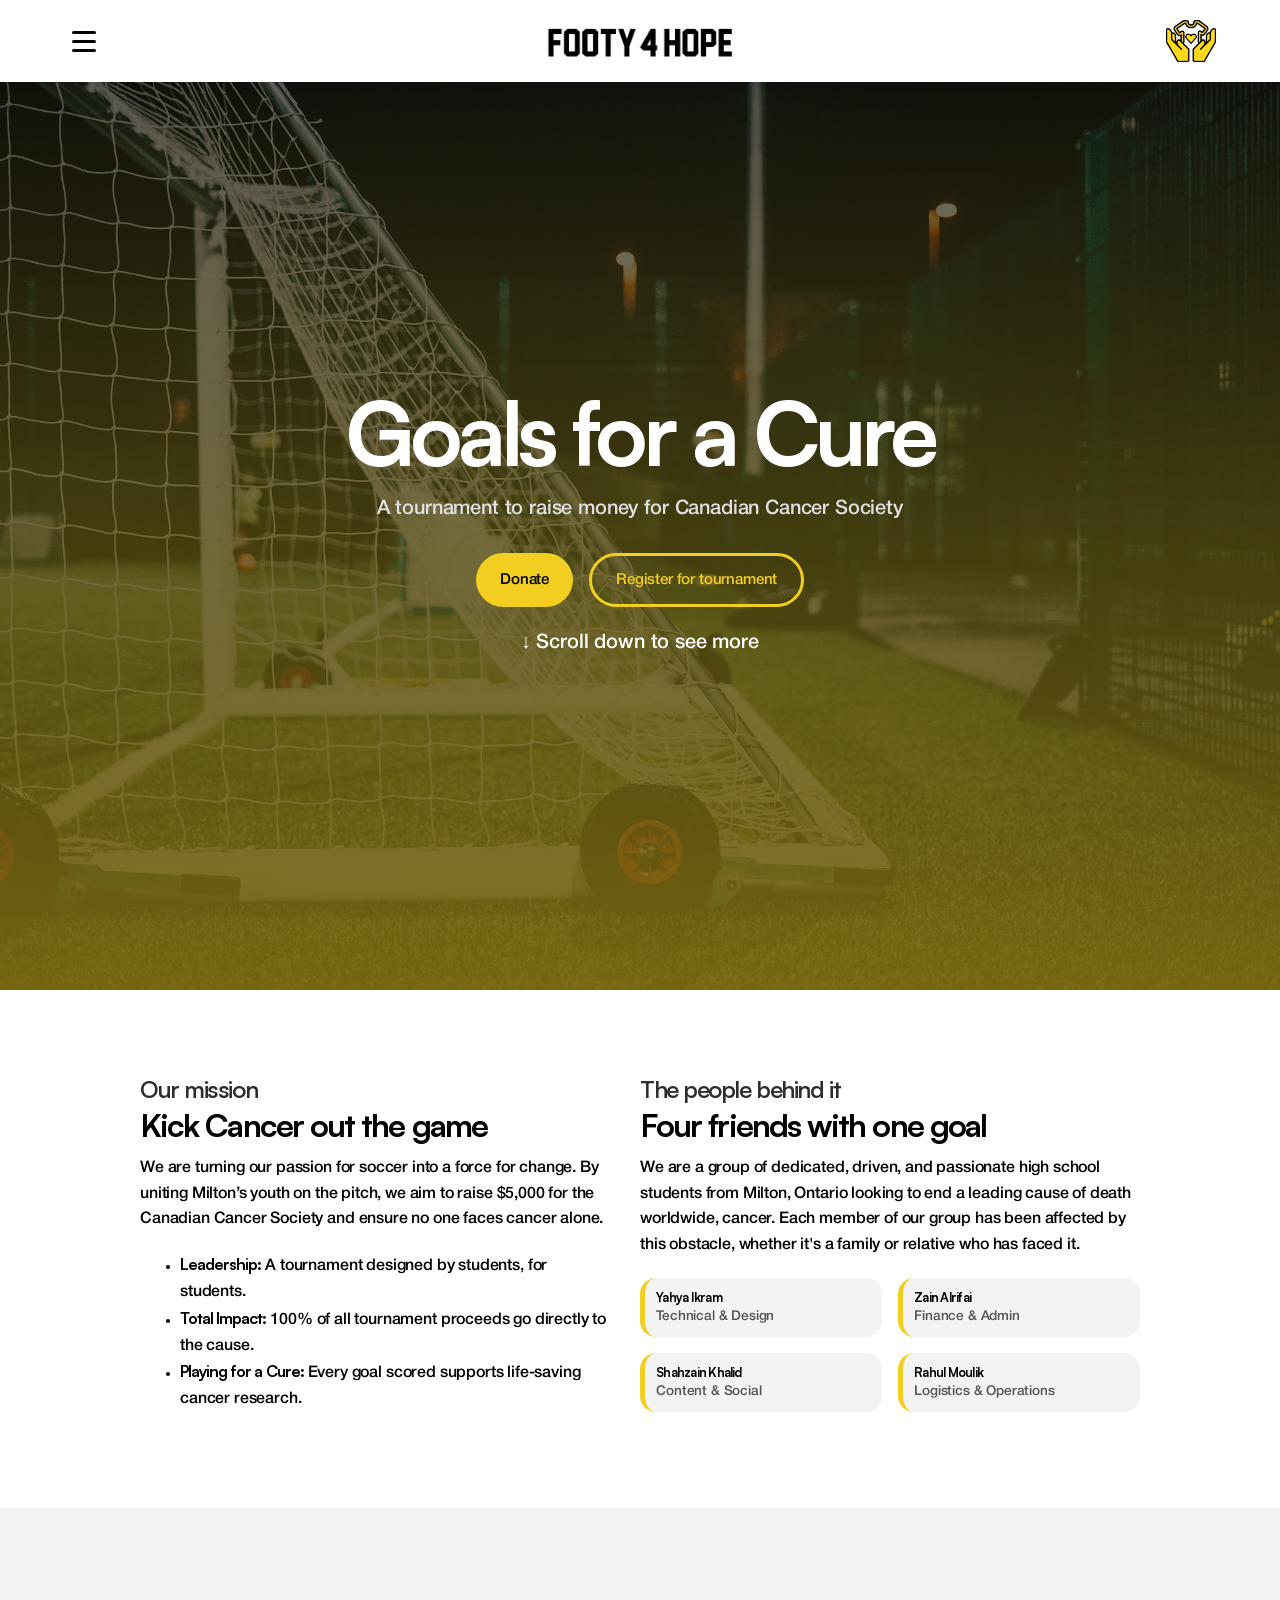
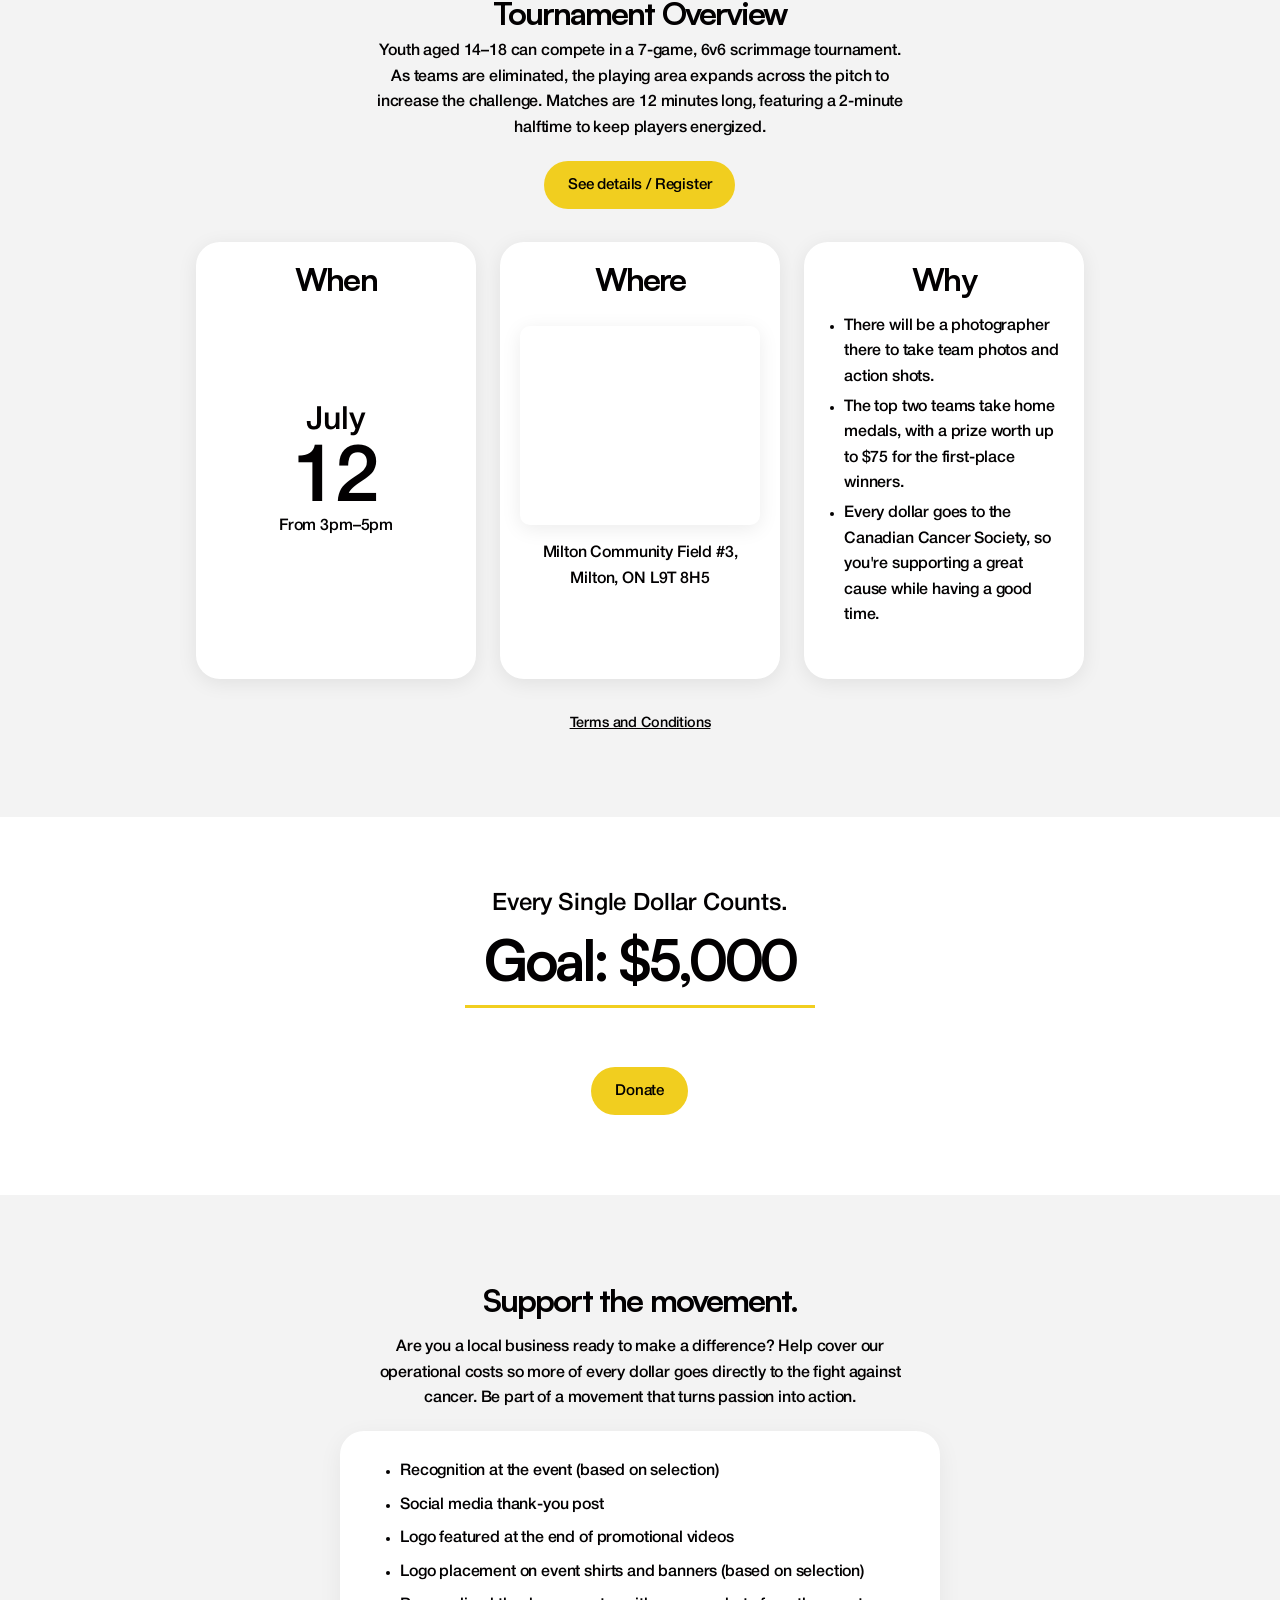
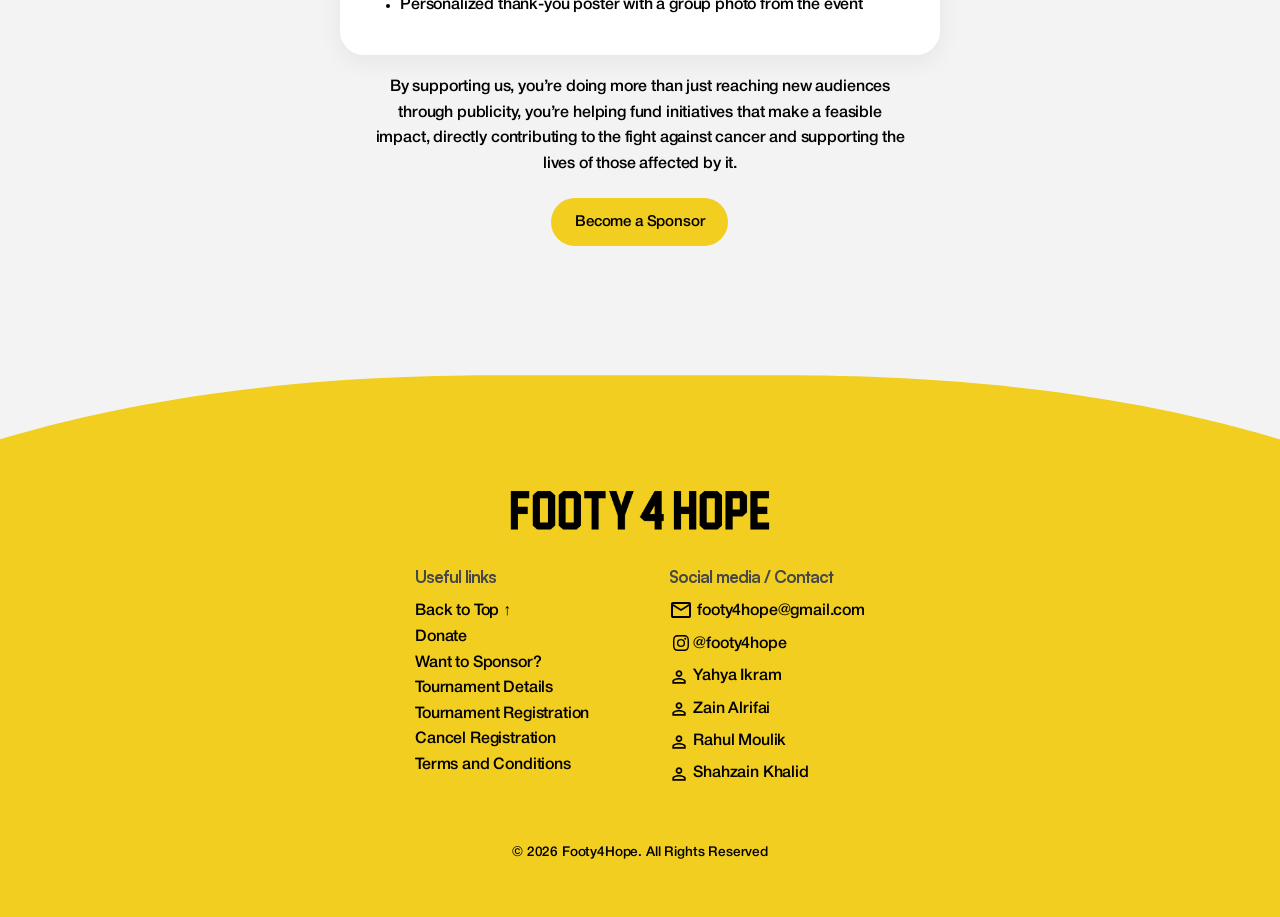
==== commit ce120365: "V.5.3: Text Changes" ====
--- a/index.html
+++ b/index.html
@@ -63,7 +63,7 @@
           <h3 class="mission-sub mask-reveal" style="--reveal-bg: var(--pure-white); --reveal-delay: 60ms;" data-content="mission.sub">Our mission</h3>
           <h2 class="mission-heading mask-reveal" style="--reveal-bg: var(--pure-white); --reveal-delay: 80ms;" data-content="mission.heading">Kick Cancer out the game</h2>
           <p class="mission-body mask-reveal" style="--reveal-bg: var(--pure-white); --reveal-delay: 100ms;" data-content="mission.body">
-            We are turning our passion for soccer into a force for change. By uniting Milton’s youth on the pitch, we aim to raise $10,000 for the Canadian Cancer Society and ensure no one faces cancer alone.
+            We are turning our passion for soccer into a force for change. By uniting Milton’s youth on the pitch, we aim to raise $5,000 for the Canadian Cancer Society and ensure no one faces cancer alone.
           </p>
           <ul data-list="mission.bullets" data-list-type="emphasis" data-li-class="mask-reveal" data-reveal-delay-start="300" data-reveal-delay-step="20" data-reveal-bg="var(--pure-white)"></ul>
           </div>
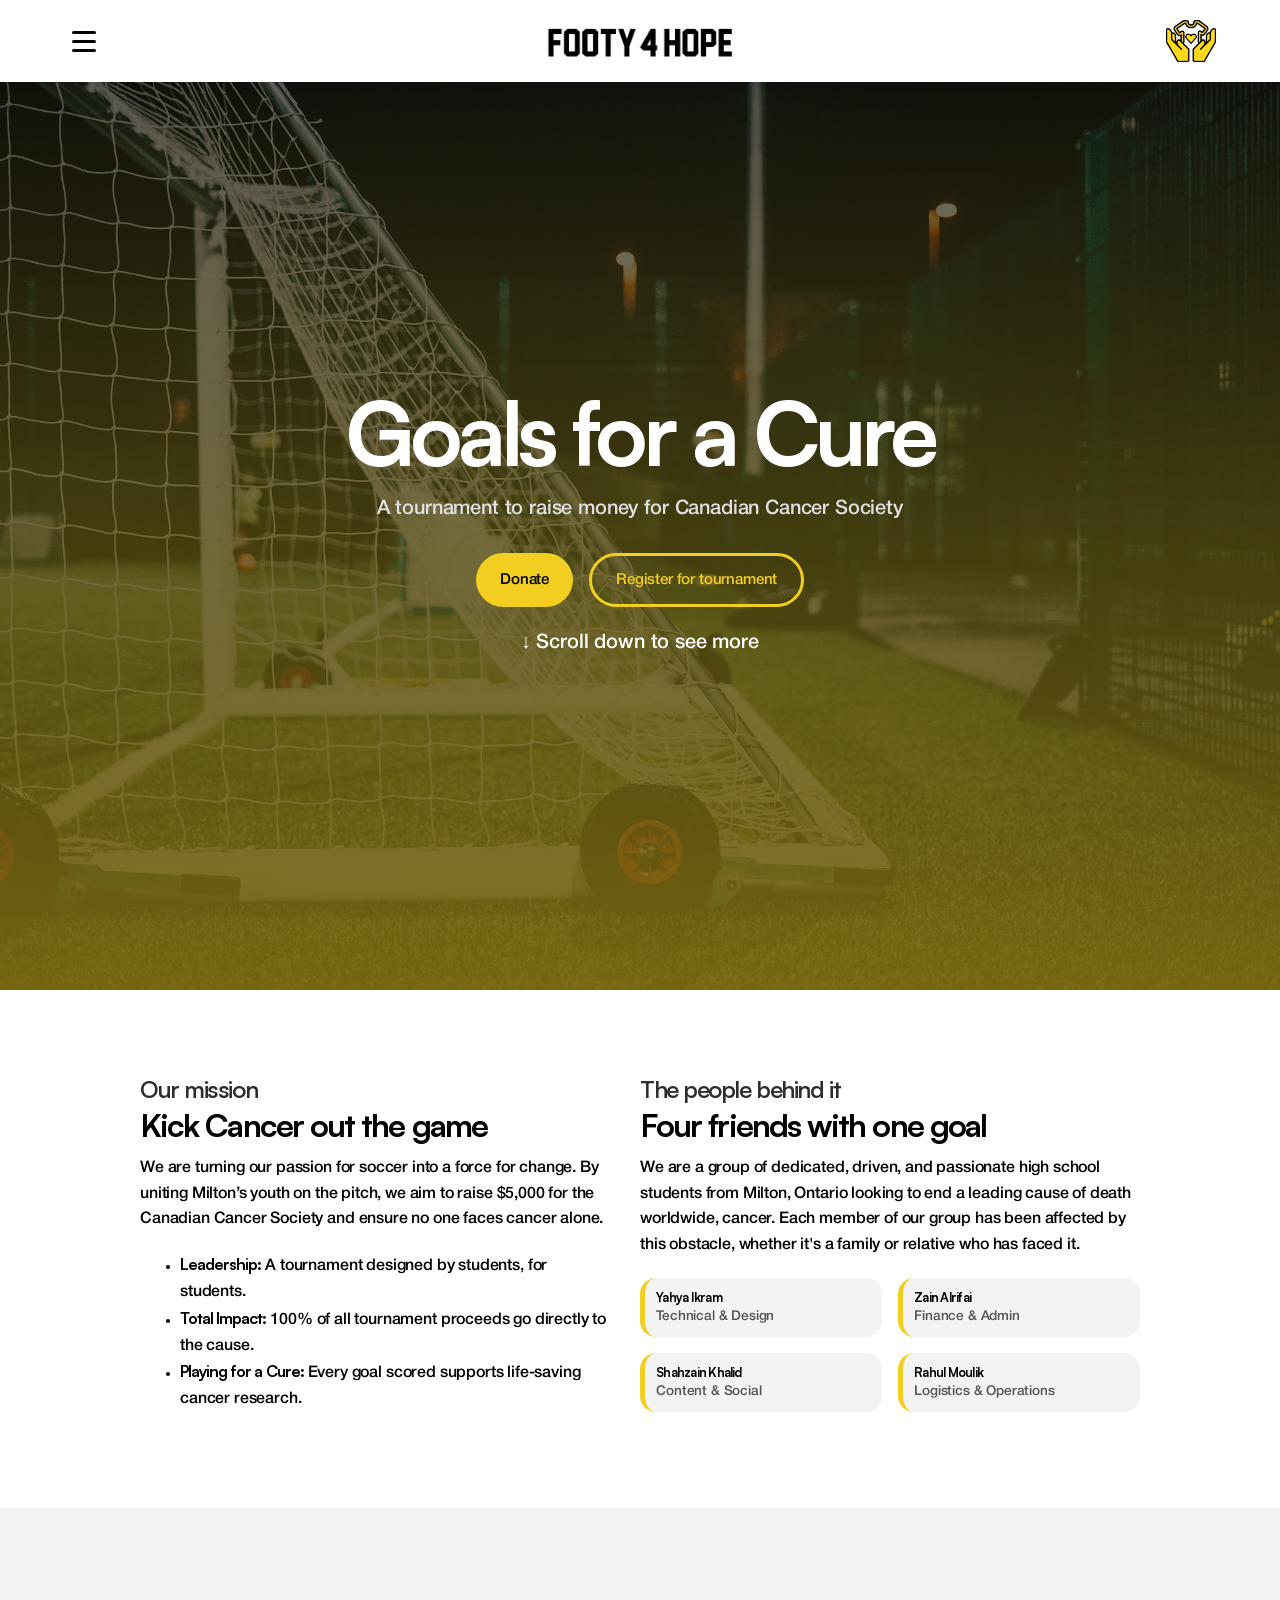
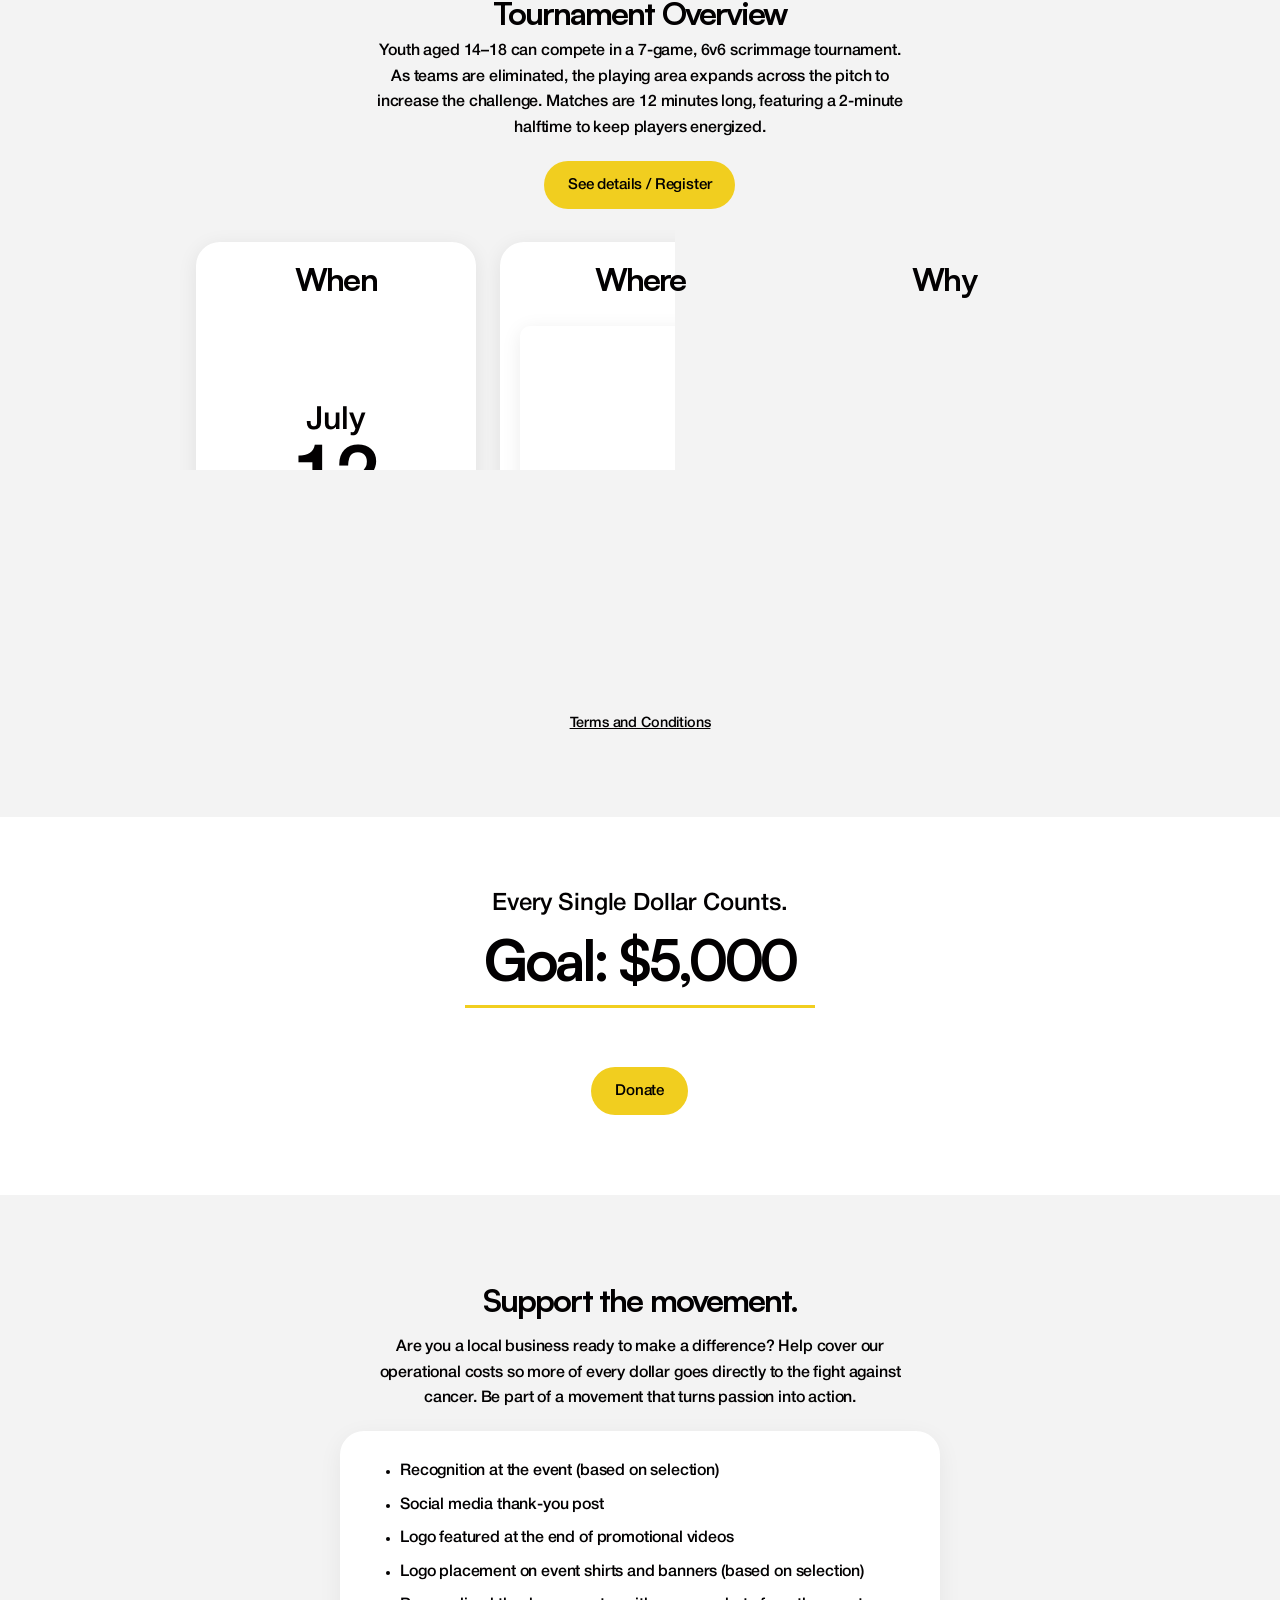
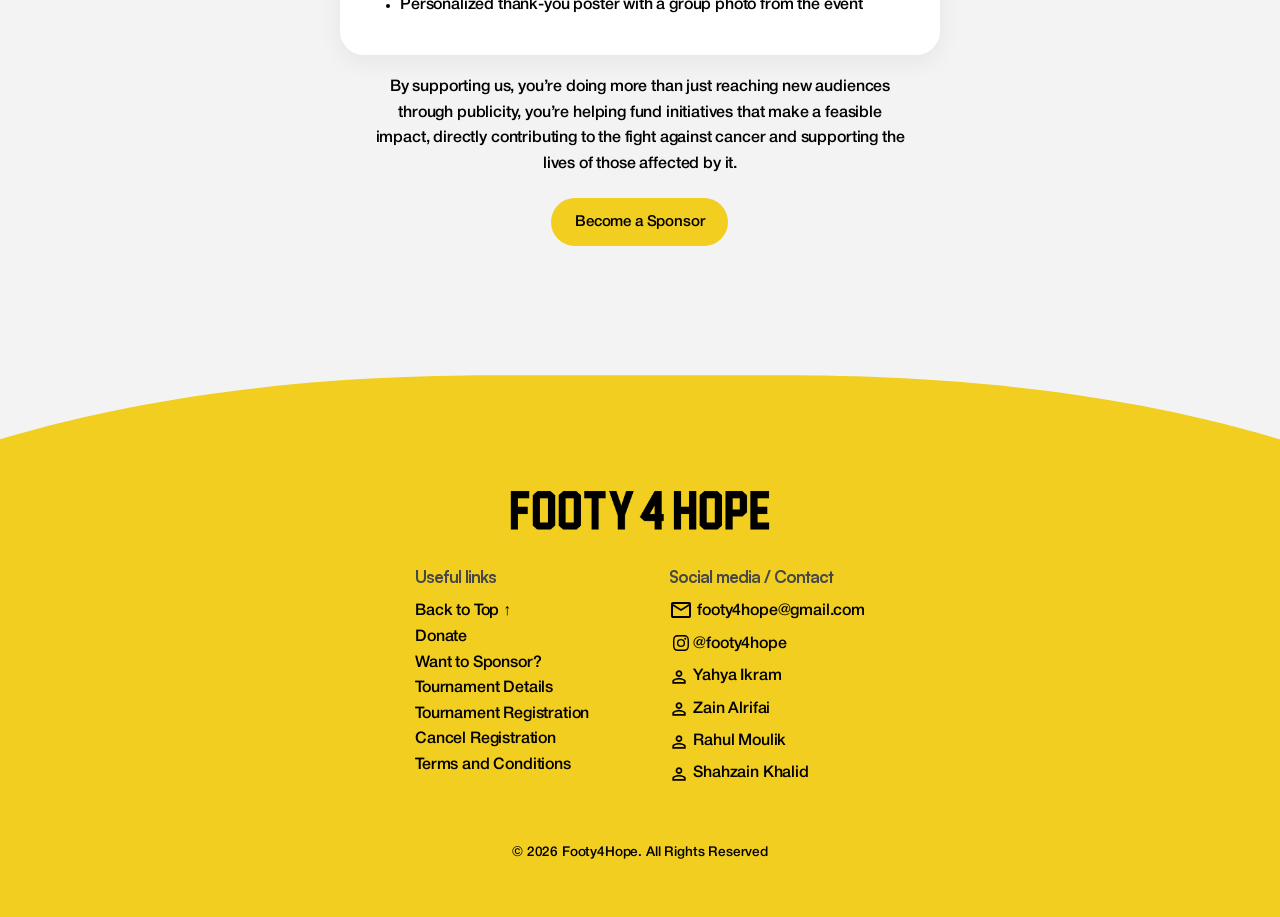
==== commit 41473bf5: "V.6.2: Link fixes" ====
--- a/index.html
+++ b/index.html
@@ -11,6 +11,15 @@
   <link rel="stylesheet" href="https://fonts.googleapis.com/css2?family=Material+Symbols+Outlined:opsz,wght,FILL,GRAD@24,400,0,0&icon_names=mail" />
   <link rel="icon" type="image/png" href="images/WebLogo-v2.png">
   <link rel="shortcut icon" type="image/png" href="images/WebLogo-v2.png">
+    <!-- Google tag (gtag.js) -->
+  <script async src="https://www.googletagmanager.com/gtag/js?id=G-39553DHMP3"></script>
+  <script>
+    window.dataLayer = window.dataLayer || [];
+    function gtag(){dataLayer.push(arguments);}
+    gtag('js', new Date());
+
+    gtag('config', 'G-39553DHMP3');
+  </script>
 </head>
 <body id="top">
   <!-- Navigation -->
@@ -34,7 +43,7 @@
     <ul class="nav-links">
       <li><a href="#mission" data-content="nav.mission">Our Mission</a></li>
       <li><a href="tournament-details.html" data-content="nav.tournament">Tournament Details</a></li>
-      <li><a href="https://fundraisemyway.cancer.ca/campaigns/Footy4Hope/donate"  target="_blank" rel="noopener noreferrer" data-content="nav.donate">Donate</a></li>
+      <li><a href="https://fundraisemyway.cancer.ca/participants/59380/donate"  target="_blank" rel="noopener noreferrer" data-content="nav.donate">Donate</a></li>
       <li><a href="sponsor.html" data-content="nav.sponsor">Sponsor</a></li>
       <li><a href="terms.html" data-content="nav.terms">Terms &amp; Conditions</a></li>
     </ul>
@@ -47,7 +56,7 @@
         <h2 id="hero-title" class="hero-heading rise-in" style="--reveal-delay: 60ms;" data-content="hero.title">Goals for a Cure</h2>
         <p class="hero-subheading rise-in" style="--reveal-delay: 160ms;" data-content="hero.subheading">A tournament to raise money for Canadian Cancer Society</p>
         <div class="hero-buttons">
-          <a href="https://fundraisemyway.cancer.ca/campaigns/Footy4Hope/donate" target="_blank" rel="noopener noreferrer" class="btn btn-yellow rise-in" style="--reveal-delay: 260ms;" data-content="hero.donate">Donate</a>
+          <a href="https://fundraisemyway.cancer.ca/participants/59380/donate" target="_blank" rel="noopener noreferrer" class="btn btn-yellow rise-in" style="--reveal-delay: 260ms;" data-content="hero.donate">Donate</a>
 
           <a href="register.html" class="btn btn-outline-yellow rise-in" style="--reveal-delay: 320ms;" data-content="hero.register">Register for tournament</a>
         </div>
@@ -115,7 +124,7 @@
       <div class="goal-separator"></div>
       <p class="goal-note rise-in" style="--reveal-delay: 220ms;" data-content="html:fundraising.noteHtml"><strong>100%</strong> of all money made from the tournament goes to Canadian Cancer Society.</p>
       <div class="btn-yellow4">
-      <a href="https://fundraisemyway.cancer.ca/campaigns/Footy4Hope/donate"  target="_blank" rel="noopener noreferrer" class="btn btn-yellow5 btn-big rise-in" style="--reveal-delay: 300ms;" data-content="fundraising.donate">Donate</a>
+      <a href="https://fundraisemyway.cancer.ca/participants/59380/donate"  target="_blank" rel="noopener noreferrer" class="btn btn-yellow5 btn-big rise-in" style="--reveal-delay: 300ms;" data-content="fundraising.donate">Donate</a>
       </div>    
     </section>
 
@@ -160,7 +169,7 @@
   
         <ul class="footer-links-list">
           <li><a href="#top" data-content="footer.links.backToTop">Back to Top &uarr;</a></li>
-          <li><a href="https://fundraisemyway.cancer.ca/campaigns/Footy4Hope/donate"  target="_blank" rel="noopener noreferrer" data-content="footer.links.donate">Donate</a></li>
+          <li><a href="https://fundraisemyway.cancer.ca/participants/59380/donate"  target="_blank" rel="noopener noreferrer" data-content="footer.links.donate">Donate</a></li>
           <li><a href="sponsor.html" data-content="footer.links.sponsor">Want to Sponsor?</a></li>
           <li><a href="tournament-details.html" data-content="footer.links.tournamentDetails">Tournament Details</a></li>
           <li><a href="register.html" data-content="footer.links.registration">Tournament Registration</a></li>
